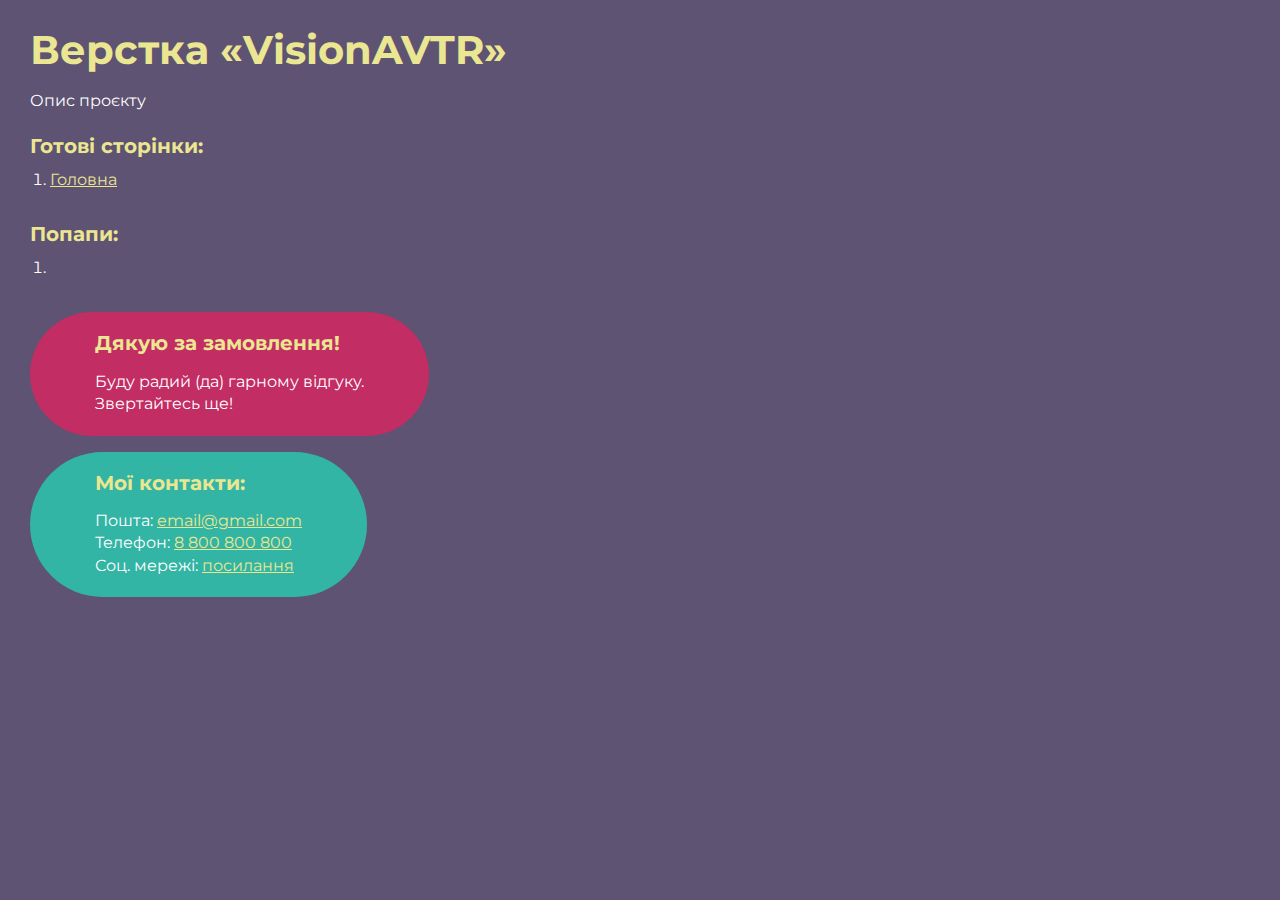
==== index.html @ 1edcafb0 "Add files via upload" ====
<!DOCTYPE html>
<html>

<head>
	<meta charset="UTF-8">
	<meta name="viewport" content="width=device-width, initial-scale=1.0">
	<title>Верстка «VisionAVTR»</title>
</head>

<body>
	<div class="rootpage">
		<h1>Верстка «VisionAVTR»</h1>
		<div class="rootpage__info">
			Опис проєкту
		</div>
		<h2>Готові сторінки:</h2>
		<ol class="rootpage__list">
			<li><a target="_blank" href="home.html">Головна</a></li>
		</ol>
		<h2>Попапи:</h2>
		<ol class="rootpage__list">
			<li><a target="_blank" href="home.html#"></a></li>
		</ol>
		<div class="rootpage__tnx">
			<h2>Дякую за замовлення!</h2>
			<p>Буду радий (да) гарному відгуку.</p>
			<p>Звертайтесь ще!</p>
		</div>
		<div class="rootpage__contacts">
			<h2>Мої контакти:</h2>
			<p>Пошта: <a href="mailto:email@gmail.com">email@gmail.com</a></p>
			<p>Телефон: <a href="tel:8800800800">8 800 800 800</a></p>
			<p>Соц. мережі: <a href="">посилання</a></p>
		</div>
	</div>
</body>
<style>
	@charset "UTF-8";
	@import url("https://fonts.googleapis.com/css?family=Montserrat:regular,700&display=swap");

	*,
	*::before,
	*::after {
		padding: 0px;
		margin: 0px;
		border: 0px;
		box-sizing: border-box;
	}

	html,
	body {
		height: 100%;
		margin: 0;
		padding: 0;
		min-width: 320px;
		width: 100%;
		color: #fff;
		background-color: #5e5373;
	}

	body {
		font-family: Montserrat;
		font-size: 100%;
		line-height: 1;
		font-size: 1rem;
	}

	a {
		text-decoration: underline;
		color: #ebe691
	}

	a:visited {
		text-decoration: underline;
		color: #aaa768;
	}

	a:hover {
		text-decoration: none;
	}

	ul li {
		list-style: none;
	}

	img {
		vertical-align: top;
	}

	.wrapper {
		width: 100%;
		min-height: 100%;
		overflow: hidden;
	}

	.rootpage {
		padding: 30px;
		display: flex;
		flex-direction: column;
		align-items: flex-start;
	}

	@media (max-width: 767px) {
		.rootpage {
			padding: 30px 15px;
		}
	}

	h1 {
		color: #ebe691;
		font-size: 2.5rem;
		margin: 0px 0px 1.25rem 0px;
	}

	@media (max-width: 767px) {
		h1 {
			font-size: 1.85rem;
			margin: 0px 0px 1.25rem 0px;
		}
	}

	h2 {
		color: #ebe691;
		font-size: 1.25rem;
		margin: 0px 0px 1rem 0px;
	}

	@media (max-width: 767px) {
		h2 {
			font-size: 1.125rem;
			margin: 0px 0px 1rem 0px;
		}
	}

	.rootpage__info {
		line-height: 140%;
		margin: 0px 0px 1.5rem 0px;
	}

	.rootpage__list {
		margin: 0px 0px 2.25rem 1.25rem;
	}

	.rootpage__list li:not(:last-child) {
		margin: 0px 0px 15px 0px;
	}

	.rootpage__contacts,
	.rootpage__tnx {
		border-radius: 200px;
		padding: 20px 65px;
		line-height: 140%;
	}

	@media (max-width: 767px) {

		.rootpage__contacts,
		.rootpage__tnx {
			border-radius: 40px;
			padding: 20px;
		}
	}

	.rootpage__contacts {
		background: #32b5a4;

	}

	.rootpage__contacts a {
		color: #ebe691;
	}

	.rootpage__tnx {
		background: #c22d63;
		margin: 0px 0px 1rem 0px;
	}
</style>

</html>
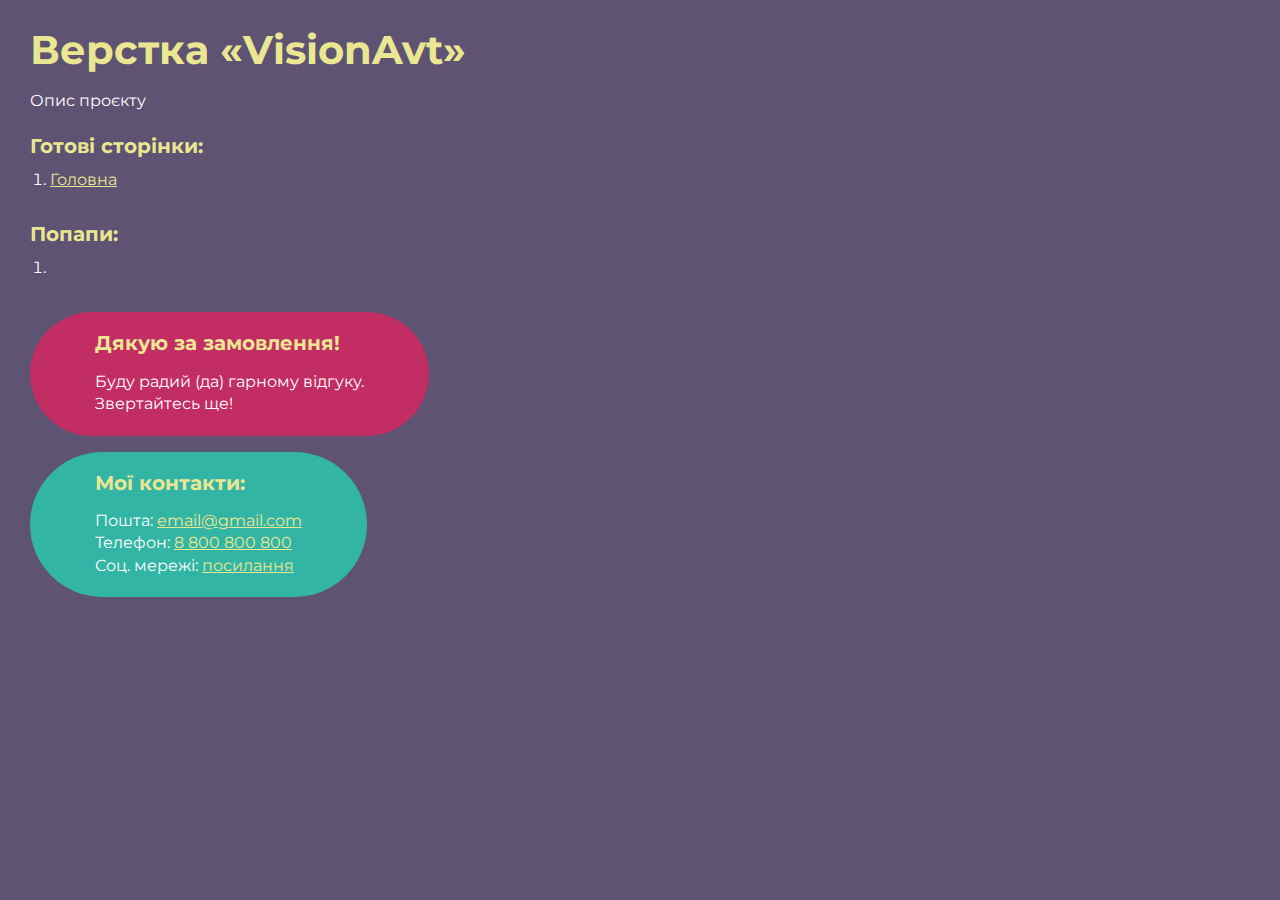
==== commit 806a7b1b: "Add files via upload" ====
--- a/index.html
+++ b/index.html
@@ -4,12 +4,12 @@
 <head>
 	<meta charset="UTF-8">
 	<meta name="viewport" content="width=device-width, initial-scale=1.0">
-	<title>Верстка «VisionAVTR»</title>
+	<title>Верстка «VisionAvt»</title>
 </head>
 
 <body>
 	<div class="rootpage">
-		<h1>Верстка «VisionAVTR»</h1>
+		<h1>Верстка «VisionAvt»</h1>
 		<div class="rootpage__info">
 			Опис проєкту
 		</div>
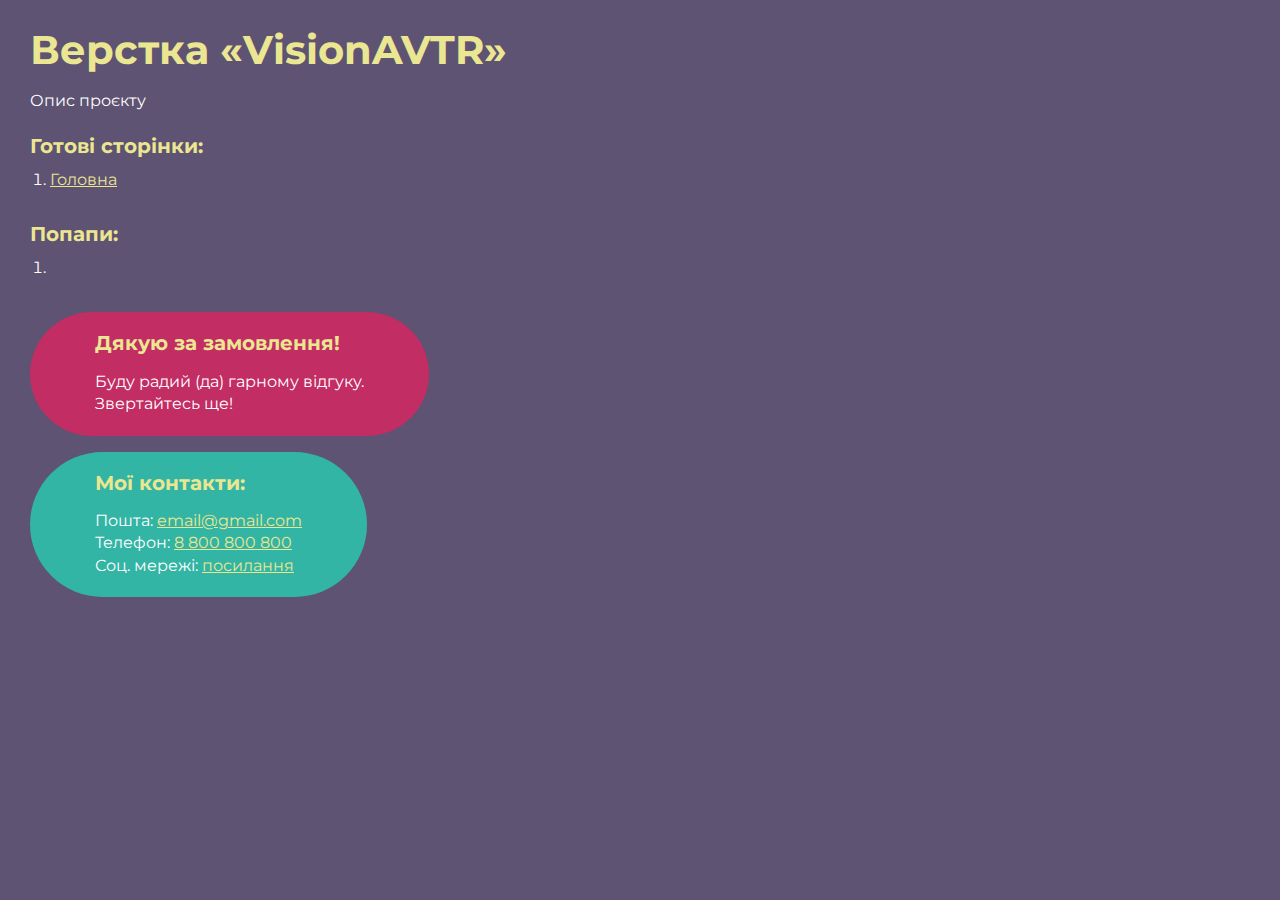
==== commit 5bbd5b38: "Add files via upload" ====
--- a/index.html
+++ b/index.html
@@ -4,12 +4,12 @@
 <head>
 	<meta charset="UTF-8">
 	<meta name="viewport" content="width=device-width, initial-scale=1.0">
-	<title>Верстка «VisionAvt»</title>
+	<title>Верстка «VisionAVTR»</title>
 </head>
 
 <body>
 	<div class="rootpage">
-		<h1>Верстка «VisionAvt»</h1>
+		<h1>Верстка «VisionAVTR»</h1>
 		<div class="rootpage__info">
 			Опис проєкту
 		</div>
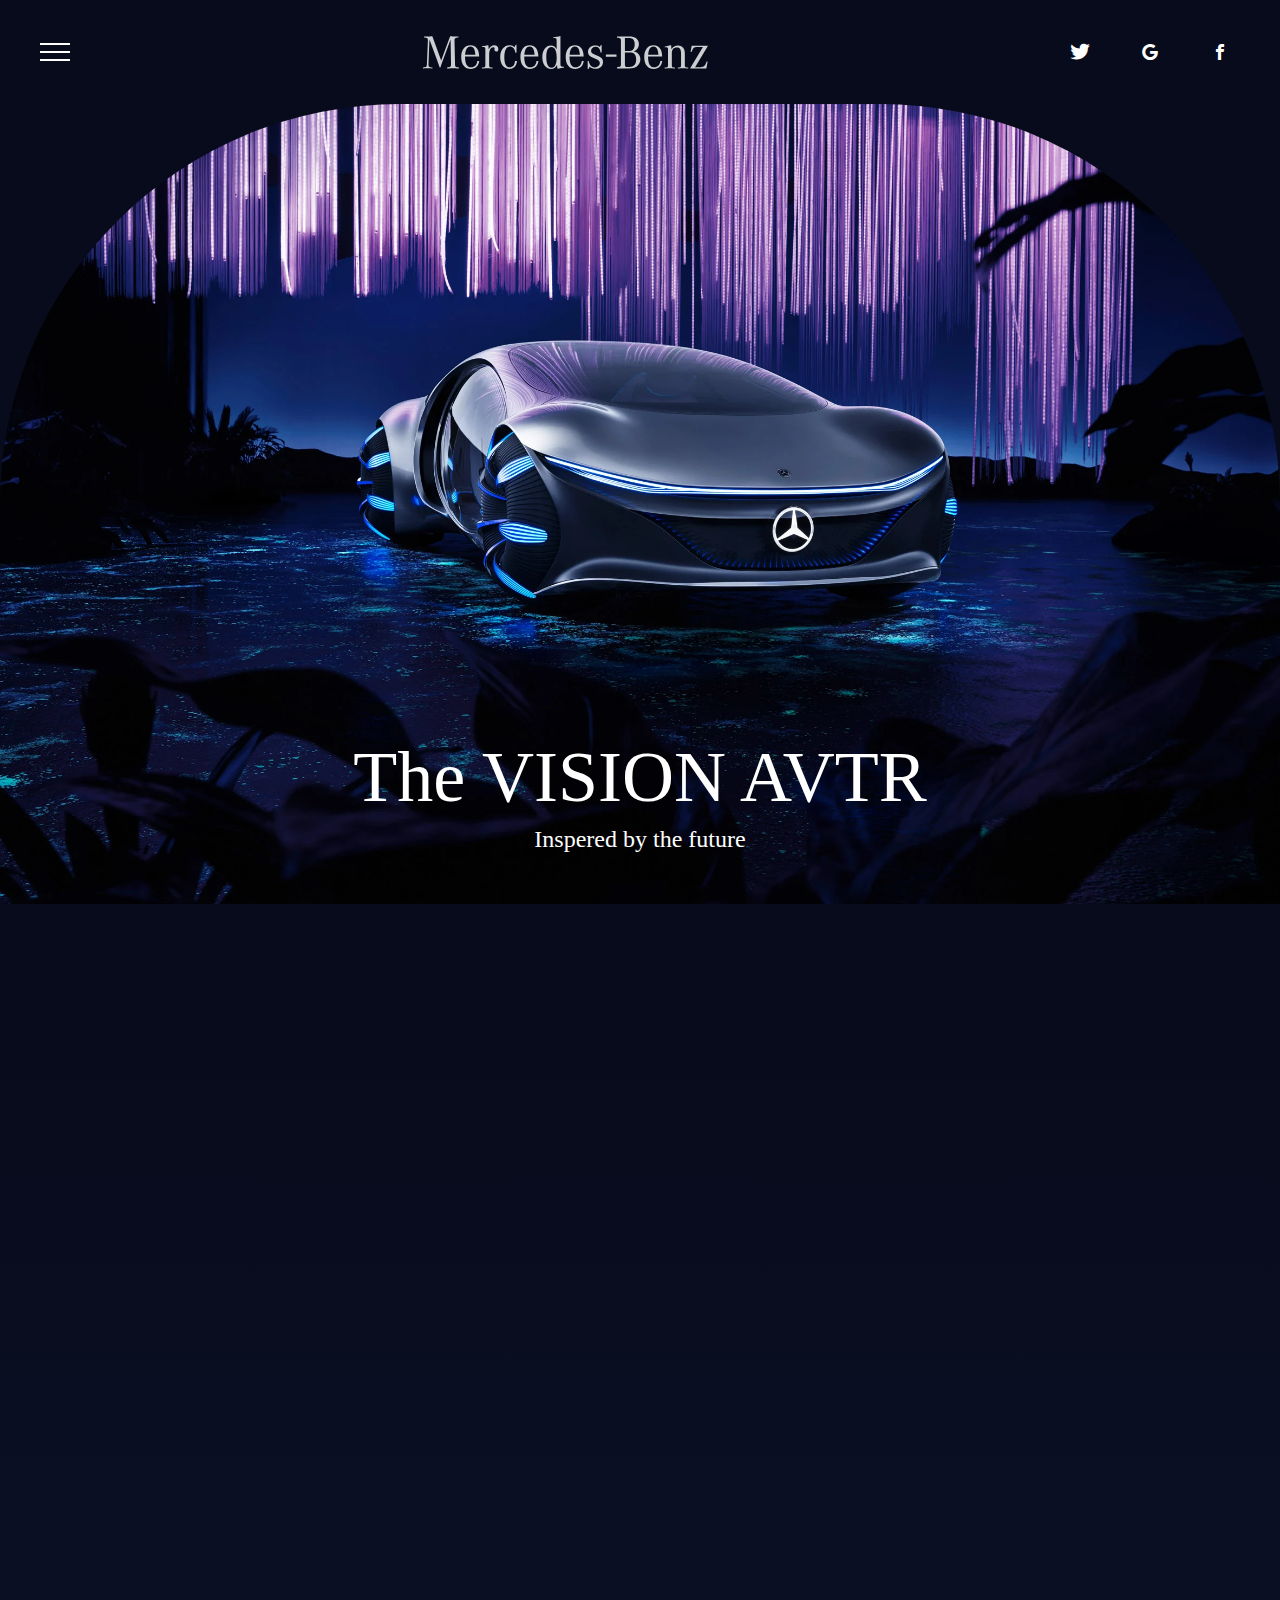
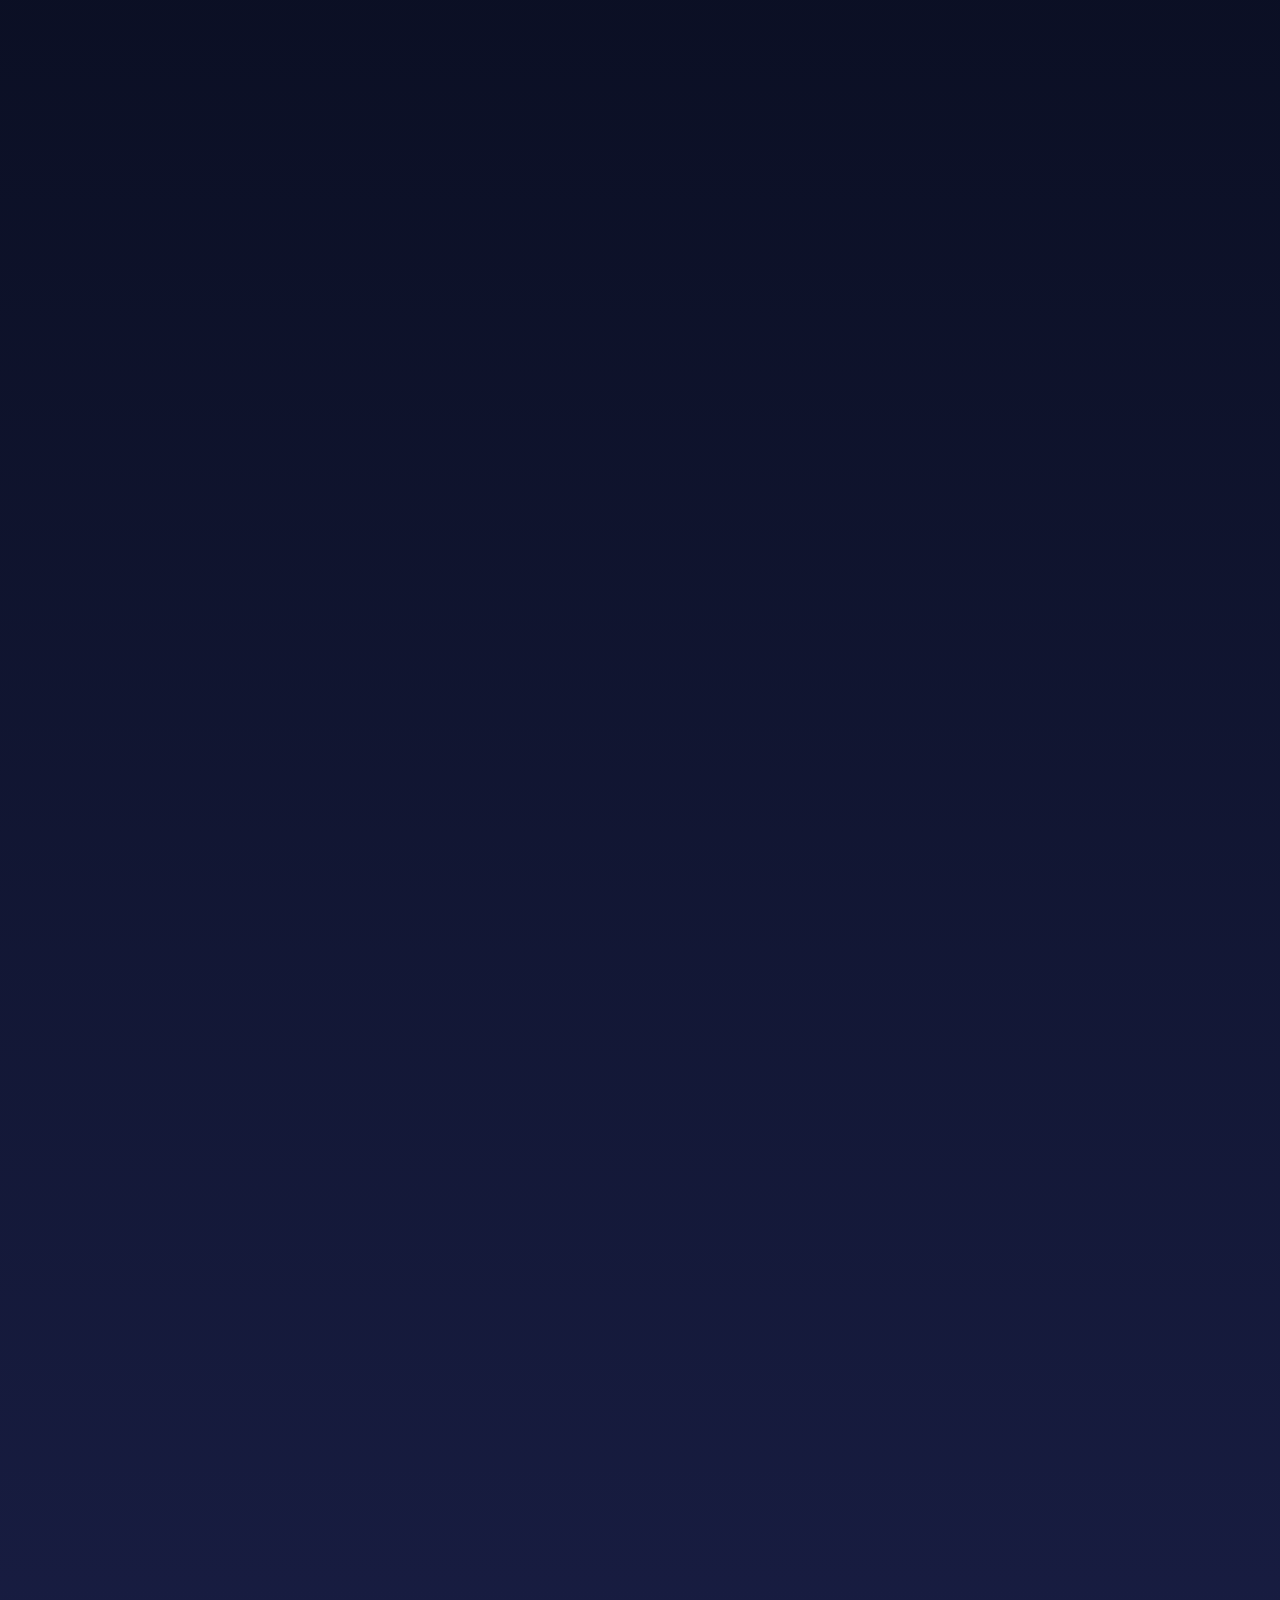
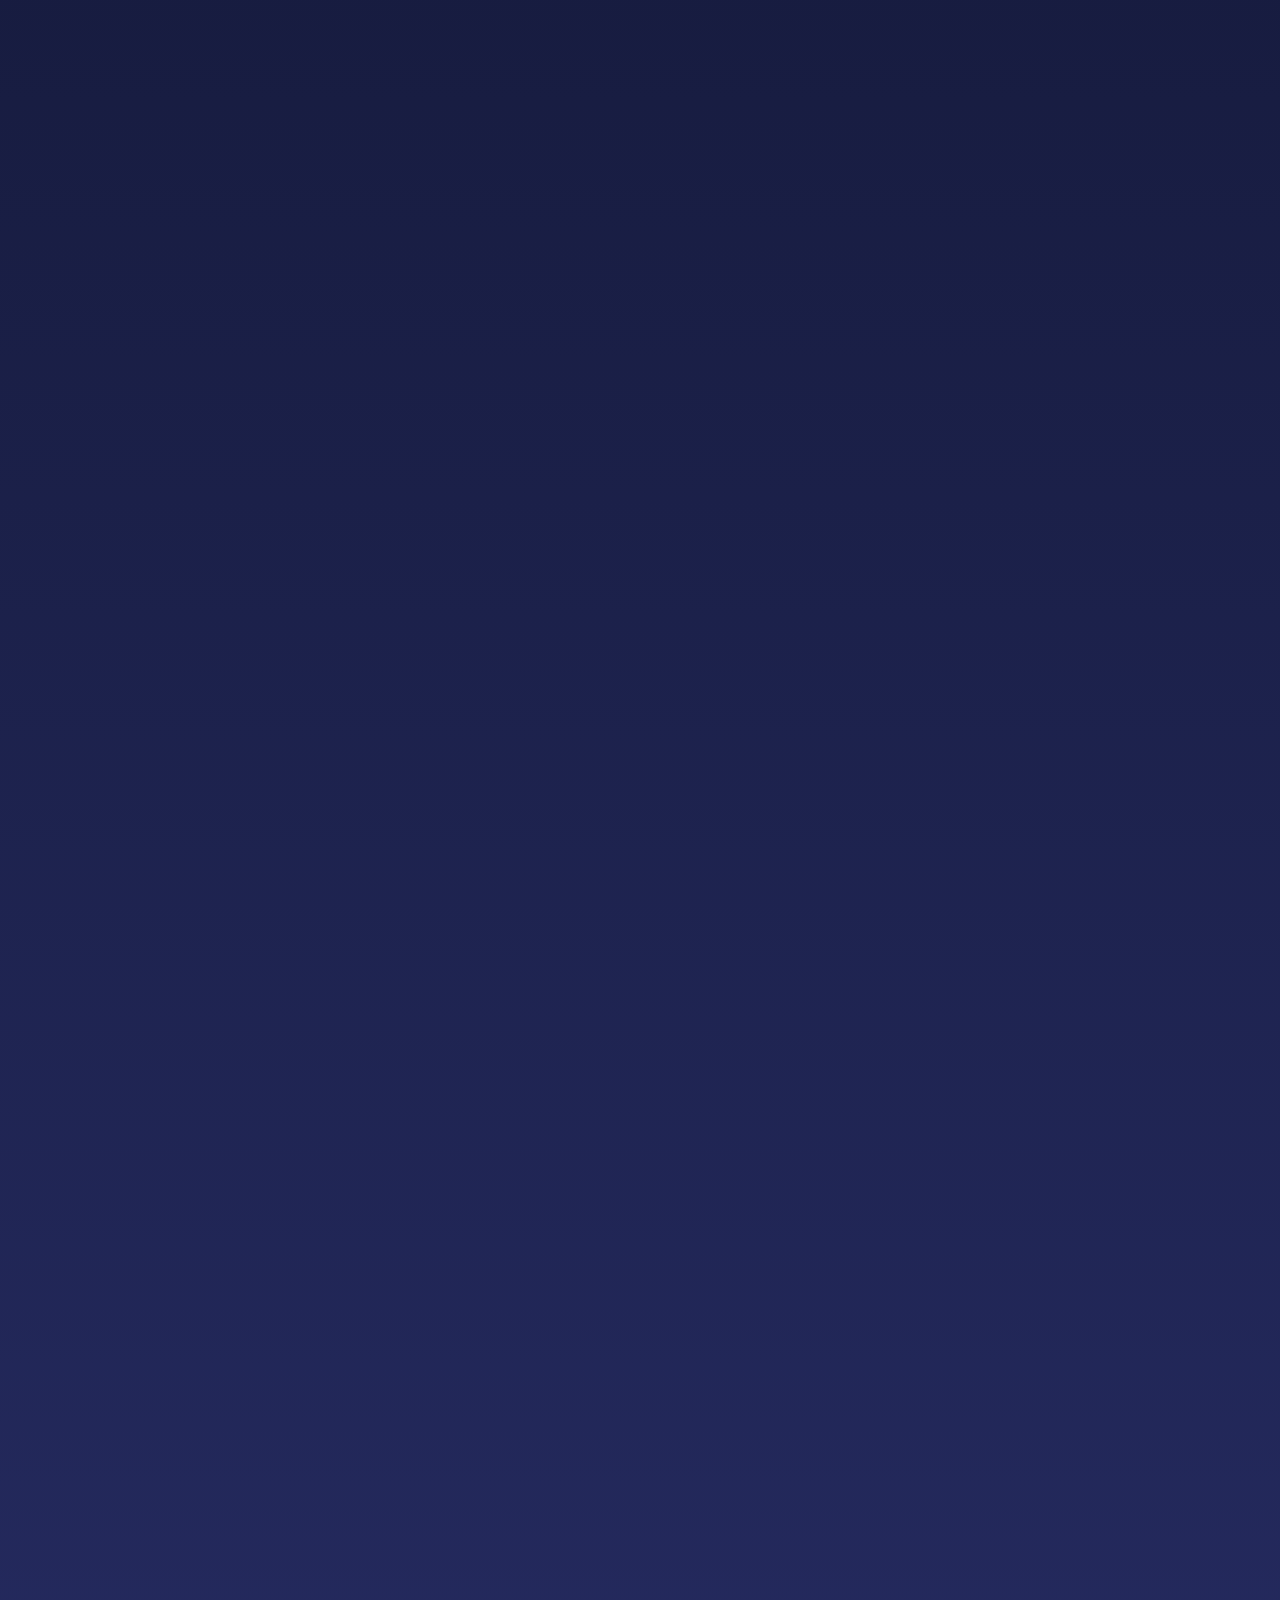
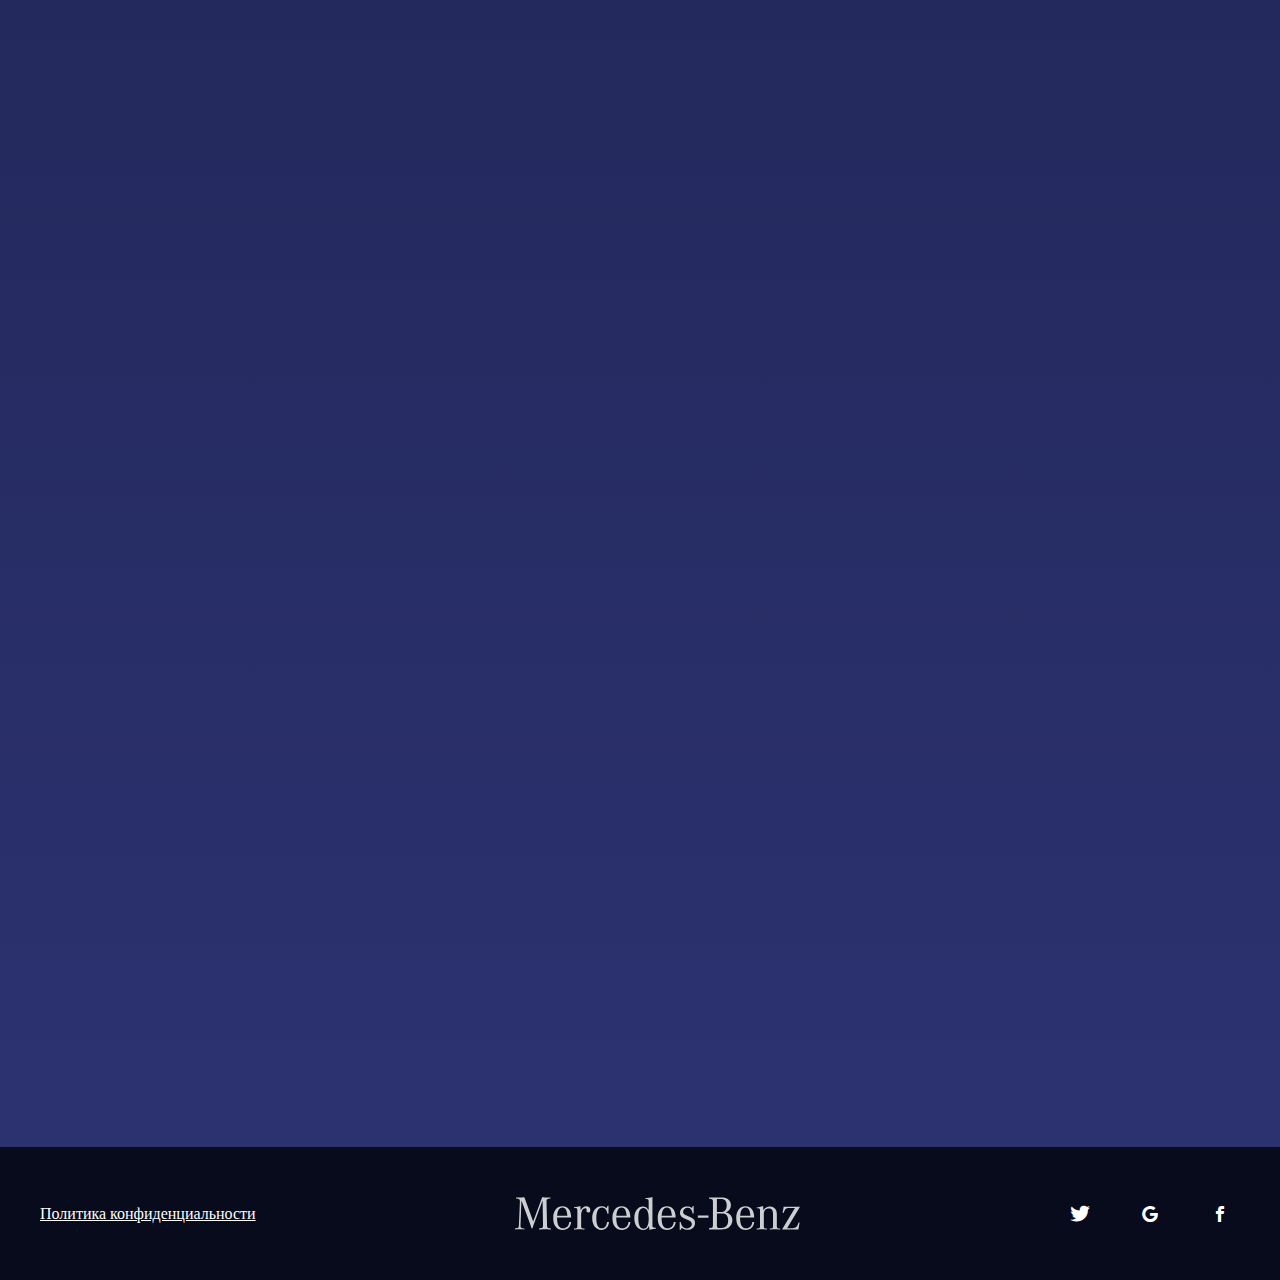
==== commit d8c75b27: "Add files via upload" ====
--- a/index.html
+++ b/index.html
@@ -1,179 +1,287 @@
 <!DOCTYPE html>
-<html>
+<html lang="en">
 
 <head>
+	<title>Vision AVTR</title>
 	<meta charset="UTF-8">
+	<meta name="format-detection" content="telephone=no">
+	<!-- <style>body{opacity: 0;}</style> -->
+	<link rel="stylesheet" href="css/style.min.css?_v=20240702215051">
+	<link rel="shortcut icon" href="favicon.ico">
+	<!-- <meta name="robots" content="noindex, nofollow"> -->
 	<meta name="viewport" content="width=device-width, initial-scale=1.0">
-	<title>Верстка «VisionAVTR»</title>
 </head>
 
 <body>
-	<div class="rootpage">
-		<h1>Верстка «VisionAVTR»</h1>
-		<div class="rootpage__info">
-			Опис проєкту
-		</div>
-		<h2>Готові сторінки:</h2>
-		<ol class="rootpage__list">
-			<li><a target="_blank" href="home.html">Головна</a></li>
-		</ol>
-		<h2>Попапи:</h2>
-		<ol class="rootpage__list">
-			<li><a target="_blank" href="home.html#"></a></li>
-		</ol>
-		<div class="rootpage__tnx">
-			<h2>Дякую за замовлення!</h2>
-			<p>Буду радий (да) гарному відгуку.</p>
-			<p>Звертайтесь ще!</p>
-		</div>
-		<div class="rootpage__contacts">
-			<h2>Мої контакти:</h2>
-			<p>Пошта: <a href="mailto:email@gmail.com">email@gmail.com</a></p>
-			<p>Телефон: <a href="tel:8800800800">8 800 800 800</a></p>
-			<p>Соц. мережі: <a href="">посилання</a></p>
+	<div class="wrapper">
+		<header data-scroll="100" data-scroll-show="1000" class="header">
+			<div class="header__container">
+				<div class="header__menu menu">
+					<button type="button" class="menu__icon icon-menu"><span></span></button>
+					<nav class="menu__body">
+						<ul class="menu__list">
+							<li class="menu__item">
+								<a data-goto=".concept" data-goto-speed="1000" data-goto-header href="#" class="menu__link">CONCEPT</a>
+							</li>
+							<li class="menu__item">
+								<a data-goto=".premier" data-goto-speed="1000" data-goto-header href="#" class="menu__link">PREMIER</a>
+							</li>
+							<li class="menu__item">
+								<a data-goto=".interior" data-goto-speed="1000" data-goto-header href="#" class="menu__link">INTERIOR & EXTERIOR</a>
+							</li>
+							<li class="menu__item">
+								<a href="#" data-goto=".footer" data-goto-speed="1000" data-goto-header class="menu__link">Footer</a>
+							</li>
+						</ul>
+					</nav>
+				</div>
+				<img src="img/logo.svg" alt="logo" class="header__logo logo">
+				<div data-da=".menu__body,767,2" class="action-social">
+					<a href="#!" class="action-social__link _icon-s-twitter"></a>
+					<a href="#!" class="action-social__link _icon-google"></a>
+					<a href="#!" class="action-social__link _icon-s-facebook"></a>
+				</div>
+			</div>
+		</header>
+		<main class="page">
+			<div class="page__hero hero">
+				<div class="hero__container">
+					<h1 class="hero__title">The VISION AVTR</h1>
+					<h4 class="hero__label">Inspered by the future</h4>
+				</div>
+				<div class="hero__image">
+					<picture><source data-srcset="img/hero/hero-bg.webp" srcset="[data-uri]" type="image/webp"><img src="[data-uri]"  data-src="img/hero/hero-bg.jpg" alt="hero-bg"></picture>
+				</div>
+			</div>
+			<div class="page__inner">
+				<section data-watch data-watch-threshold="0.65" data-watch-once class="page__concept concept">
+					<div class="concept__container">
+						<div data-watch data-watch-threshold="0.25" data-watch-once class="concept__inner">
+							<h2 data-watch data-watch-threshold="0.5" data-watch-once class="concept__title title">
+								Concept</h2>
+							<div data-watch data-watch-threshold="0.5" data-watch-once class="concept__text text">
+								<p>
+									Электромобильность в гармонии с человеком и природой. Экологичная технология
+									органических
+									аккумуляторов и продуманная операционная стратегия концепт-кара VISION AVTR.
+								</p>
+							</div>
+							<div data-watch data-watch-threshold="0.5" data-watch-once class="concept__image">
+								<picture><source data-srcset="img/concept/2.webp" srcset="[data-uri]" type="image/webp"><img src="[data-uri]"  data-src="img/concept/2.jpeg" alt="concept-image"></picture>
+							</div>
+						</div>
+					</div>
+				</section>
+				<section data-watch data-watch-threshold="0.65" data-watch-once class="page__premier premier">
+					<div class="premier__container">
+						<div data-watch data-watch-threshold="0.25" data-watch-once class="premier__content">
+							<h2 data-watch data-watch-threshold="0.5" data-watch-once class="premier__title title">
+								premier</h2>
+							<div data-watch data-watch-threshold="0.5" data-watch-once class="premier__text text">
+								<p data-watch data-watch-threshold="0.5" data-watch-once>
+									На выставке CES 2020 был представлен новый концептуальный Mercedes-Benz – VISION
+									AVTR.
+									Футуристическая концепция
+									представленного электромобиля объединяет человека, природу и автомобиль уникальным
+									образом.
+								</p>
+								<p data-watch data-watch-threshold="0.5" data-watch-once>
+									Ола Каллениус, председатель правления Daimler AG и Mercedes-Benz AG, в своем
+									выступлении
+									представил концепт-кар вместе с
+									лауреатом премии Оскар и создателем фильма Аватар, Джеймсом Кэмероном.
+								</p>
+								<p data-watch data-watch-threshold="0.5" data-watch-once>
+									Именно философия, созданная культовым режиссером в фантастическом фильме, стала
+									основой
+									создания VISION AVTR.
+								</p>
+							</div>
+							<div data-watch data-watch-threshold="0.5" data-watch-once class="premier__image">
+								<picture><source data-srcset="img/premier/3.webp" srcset="[data-uri]" type="image/webp"><img src="[data-uri]"  data-src="img/premier/3.webp" alt="image-content"></picture>
+							</div>
+							<button data-watch data-watch-threshold="0.5" data-watch-once class="premier__button button button--more">More</button>
+						</div>
+						<div data-watch data-watch-threshold="0.25" data-watch-once class="premier__info-block info-block">
+							<div data-watch data-watch-threshold="0.5" data-watch-once class="info-block__image">
+								<picture><source data-srcset="img/premier/4.webp" srcset="[data-uri]" type="image/webp"><img src="[data-uri]"  data-src="img/premier/4.jpeg" alt="info-block__image"></picture>
+							</div>
+							<div data-watch data-watch-threshold="0.5" data-watch-once class="info-block__text text">
+								<p>
+									«Mercedes-Benz всегда был одним из самых технологичных премиальных брендов. Теперь
+									пришло время объединить роскошь и
+									экологичность. Ведь только так мы сможем соответствовать стандартам будущего».
+								</p>
+							</div>
+						</div>
+					</div>
+				</section>
+				<div data-watch data-watch-threshold="0.65" data-watch-once class="page__video video">
+					<div data-watch data-watch-threshold="0.25" data-watch-once class="video__container">
+						<div data-watch data-watch-threshold="0.5" data-watch-once class="video__image">
+							<picture><source data-srcset="img/video/5.webp" srcset="[data-uri]" type="image/webp"><img src="[data-uri]"  data-src="img/video/5.jpeg" alt="image-video"></picture>
+						</div>
+						<button data-watch data-watch-threshold="0.5" data-watch-once type="button" data-popup="#video" data-popup-youtube="ekgUjyWe1Yc" class="video__button button button--play _icon-play">
+							Play Video
+						</button>
+					</div>
+				</div>
+				<section data-watch data-watch-threshold="0.65" data-watch-once class="page__interior interior">
+					<div class="interior__container">
+						<div data-watch data-watch-threshold="0.25" data-watch-once class="interior__text text">
+							<h2 data-watch data-watch-threshold="0.5" data-watch-once class="interior__title title">
+								INTERIOR & EXTERIOR</h2>
+							<p data-watch data-watch-threshold="0.5" data-watch-once>
+								Дизайн VISION AVTR – воплощение экологичности
+							</p>
+							<p data-watch data-watch-threshold="0.5" data-watch-once>
+								Новаторская концепция VISION AVTR сочетает в себе экологичное взаимодействие дизайна
+								интерьера, экстерьера и UX. Весь
+								процесс проектирования был ориентирован на конкретный результат – неповторимый опыт
+								взаимодействия и восприятия
+								концепт-кара водителем и пассажирами. Речь шла о создании уникального пространства, в
+								котором пассажиры имеют
+								биометрическую связь друг с другом, с транспортным средством и окружающим миром.
+							</p>
+							<p data-watch data-watch-threshold="0.5" data-watch-once>
+								Боковое внешнее отверстие проходит через внутреннюю часть и создаёт бесконечную петлю,
+								прототипом которой стала
+								священная ​​связь между народом На'ви в фильме Аватар и их естественной средой обитания.
+							</p>
+							<p data-watch data-watch-threshold="0.5" data-watch-once>
+								Также, благодаря удлиненному дизайну «One Bow» и органической философии дизайна, VISION
+								AVTR
+								демонстрирует радикально
+								новый этап автомобилестроения. Таким образом, пройдя путь от концепции осознанности до
+								уникального слияния человека и
+								автомобиля, инженерам Mercedes-Benz удалось создать концептуальный электромобиль VISION
+								AVTR.
+							</p>
+						</div>
+						<div data-watch data-watch-threshold="0.25" data-watch-once class="interior__block">
+							<div data-watch data-watch-threshold="0.5" data-watch-once class="interior__image">
+								<picture><source data-srcset="img/interior&exterior/6.webp" srcset="[data-uri]" type="image/webp"><img src="[data-uri]"  data-src="img/interior&exterior/6.webp" alt="image-6"></picture>
+							</div>
+							<div data-watch data-watch-threshold="0.25" data-watch-once class="interior__content-block content-block">
+								<div data-watch data-watch-threshold="0.5" data-watch-once class="content-block__text text">
+									<p>
+										Лаконичным продолжением внешнего минималистичного дизайна являются передние
+										сиденья,
+										выполненные в очень органичной
+										форме, которая напоминает лиственные гамаки с планеты Пандора. Центральная
+										консоль
+										символизирует Древо Душ, самое
+										священное место На'ви. Блок управления – интуитивно понятным и невероятно
+										функциональным.
+									</p>
+								</div>
+								<div data-watch data-watch-threshold="0.5" data-watch-once class="content-block__image">
+									<picture><source data-srcset="img/interior&exterior/7.webp" srcset="[data-uri]" type="image/webp"><img src="[data-uri]"  data-src="img/interior&exterior/7.jpg" alt="image-7"></picture>
+								</div>
+							</div>
+
+						</div>
+					</div>
+					<!-- Оболонка слайдера -->
+					<div data-watch data-watch-threshold="0.65" data-watch-once class="interior__slider swiper">
+						<!-- Частина слайдера, що рухається -->
+						<div class="interior__wrapper swiper-wrapper">
+							<!-- Слайд -->
+							<div class="interior__slide swiper-slide">
+								<picture><source data-srcset="img/slider/slide-1.webp" srcset="[data-uri]" type="image/webp"><img src="[data-uri]"  data-src="img/slider/slide-1.jpeg" alt="slide-1"></picture>
+							</div>
+							<div class="interior__slide swiper-slide">
+								<picture><source data-srcset="img/slider/slide-2.webp" srcset="[data-uri]" type="image/webp"><img src="[data-uri]"  data-src="img/slider/slide-2.jpg" alt="slide-2"></picture>
+							</div>
+							<div class="interior__slide swiper-slide">
+								<picture><source data-srcset="img/slider/slide-3.webp" srcset="[data-uri]" type="image/webp"><img src="[data-uri]"  data-src="img/slider/slide-3.webp" alt="slide-3"></picture>
+							</div>
+							<div class="interior__slide swiper-slide">
+								<picture><source data-srcset="img/slider/slide-4.webp" srcset="[data-uri]" type="image/webp"><img src="[data-uri]"  data-src="img/slider/slide-4.jpeg" alt="slide-4"></picture>
+							</div>
+							<div class="interior__slide swiper-slide">
+								<picture><source data-srcset="img/slider/slide-2.webp" srcset="[data-uri]" type="image/webp"><img src="[data-uri]"  data-src="img/slider/slide-2.jpg" alt="slide-5"></picture>
+							</div>
+							<div class="interior__slide swiper-slide">
+								<picture><source data-srcset="img/slider/slide-3.webp" srcset="[data-uri]" type="image/webp"><img src="[data-uri]"  data-src="img/slider/slide-3.webp" alt="slide-6"></picture>
+							</div>
+							<div class="interior__slide swiper-slide">
+								<picture><source data-srcset="img/slider/slide-4.webp" srcset="[data-uri]" type="image/webp"><img src="[data-uri]"  data-src="img/slider/slide-4.jpeg" alt="slide-7"></picture>
+							</div>
+						</div>
+						<!-- Якщо потрібна навігація (ліворуч/праворуч) -->
+						<div class="swiper-button">
+							<button type="button" class="swiper-button-prev _icon-arrow-left"></button>
+							<button type="button" class="swiper-button-next _icon-arrow-right"></button>
+						</div>
+					</div>
+				</section>
+				<div data-watch data-watch-threshold="0.65" data-watch-once class="page__text-content text-content">
+					<div class="text-content__container">
+						<div data-watch data-watch-threshold="0.25" data-watch-once class="text-content__text text">
+							<p data-watch data-watch-threshold="0.5" data-watch-once>
+								Кроме того, центр управления располагается таким образом, что является легко доступным
+								как
+								для водителя, так и для
+								пассажира, а также и для пассажиров сзади.
+							</p>
+							<p data-watch data-watch-threshold="0.5" data-watch-once>
+								Таким образом, VISION AVTR устанавливает тесную биометрическую связь с водителем и
+								помогает
+								повысить осведомленность об
+								окружающей ситуации.
+							</p>
+						</div>
+						<div data-watch data-watch-threshold="0.25" data-watch-once class="text-content__text text">
+							<p data-watch data-watch-threshold="0.5" data-watch-once>
+								Задняя часть сидений и внутренняя отделка крыши, выполнены из специальной ткани, которая
+								меняет цвет. В зависимости от
+								освещения текстиль может быть темно-синего или нежного светло-синего цвета.
+							</p>
+							<p data-watch data-watch-threshold="0.5" data-watch-once>
+								Но кроме этого, экологичность салона электромобиля повышена с помощью вегетарианской
+								кожи
+								DINAMICA® – первой и
+								единственной микрофиброй, которая гарантирует экологическую эффективность на протяжении
+								всего производственного цикла.
+							</p>
+							<p data-watch data-watch-threshold="0.5" data-watch-once>
+								DINAMICA® является переработанным материалом из старой одежды, тканей и пластиковых
+								бутылок
+								из ПЭТФ.
+							</p>
+						</div>
+					</div>
+				</div>
+				<div data-watch data-watch-threshold="0.5" data-watch-once class="page__picture picture">
+					<picture><source data-srcset="img/picture-none-radius.webp" srcset="[data-uri]" type="image/webp"><img src="[data-uri]"  data-src="img/picture-none-radius.jpg" alt=""></picture>
+				</div>
+			</div>
+		</main>
+		<footer class="footer">
+			<div class="footer__container">
+				<a href="#!" class="footer__policy">
+					Политика конфиденциальности
+				</a>
+				<a data-goto=".header" data-goto-speed="1000" href="#!" class="footer__logo logo"><img src="img/logo.svg" alt="logo"></a>
+				<div class="action-social">
+					<a href="#!" class="action-social__link _icon-s-twitter"></a>
+					<a href="#!" class="action-social__link _icon-google"></a>
+					<a href="#!" class="action-social__link _icon-s-facebook"></a>
+				</div>
+			</div>
+		</footer>
+	</div>
+	<div id="video" aria-hidden="true" class="popup">
+		<div class="popup__wrapper">
+			<div class="popup__content">
+				<button data-close type="button" class="popup__close">Закрити</button>
+				<div data-popup-youtube-place class="popup__text">
+				</div>
+			</div>
 		</div>
 	</div>
+	<script src="js/app.min.js?_v=20240702215051"></script>
 </body>
-<style>
-	@charset "UTF-8";
-	@import url("https://fonts.googleapis.com/css?family=Montserrat:regular,700&display=swap");
-
-	*,
-	*::before,
-	*::after {
-		padding: 0px;
-		margin: 0px;
-		border: 0px;
-		box-sizing: border-box;
-	}
-
-	html,
-	body {
-		height: 100%;
-		margin: 0;
-		padding: 0;
-		min-width: 320px;
-		width: 100%;
-		color: #fff;
-		background-color: #5e5373;
-	}
-
-	body {
-		font-family: Montserrat;
-		font-size: 100%;
-		line-height: 1;
-		font-size: 1rem;
-	}
-
-	a {
-		text-decoration: underline;
-		color: #ebe691
-	}
-
-	a:visited {
-		text-decoration: underline;
-		color: #aaa768;
-	}
-
-	a:hover {
-		text-decoration: none;
-	}
-
-	ul li {
-		list-style: none;
-	}
-
-	img {
-		vertical-align: top;
-	}
-
-	.wrapper {
-		width: 100%;
-		min-height: 100%;
-		overflow: hidden;
-	}
-
-	.rootpage {
-		padding: 30px;
-		display: flex;
-		flex-direction: column;
-		align-items: flex-start;
-	}
-
-	@media (max-width: 767px) {
-		.rootpage {
-			padding: 30px 15px;
-		}
-	}
-
-	h1 {
-		color: #ebe691;
-		font-size: 2.5rem;
-		margin: 0px 0px 1.25rem 0px;
-	}
-
-	@media (max-width: 767px) {
-		h1 {
-			font-size: 1.85rem;
-			margin: 0px 0px 1.25rem 0px;
-		}
-	}
-
-	h2 {
-		color: #ebe691;
-		font-size: 1.25rem;
-		margin: 0px 0px 1rem 0px;
-	}
-
-	@media (max-width: 767px) {
-		h2 {
-			font-size: 1.125rem;
-			margin: 0px 0px 1rem 0px;
-		}
-	}
-
-	.rootpage__info {
-		line-height: 140%;
-		margin: 0px 0px 1.5rem 0px;
-	}
-
-	.rootpage__list {
-		margin: 0px 0px 2.25rem 1.25rem;
-	}
-
-	.rootpage__list li:not(:last-child) {
-		margin: 0px 0px 15px 0px;
-	}
-
-	.rootpage__contacts,
-	.rootpage__tnx {
-		border-radius: 200px;
-		padding: 20px 65px;
-		line-height: 140%;
-	}
-
-	@media (max-width: 767px) {
-
-		.rootpage__contacts,
-		.rootpage__tnx {
-			border-radius: 40px;
-			padding: 20px;
-		}
-	}
-
-	.rootpage__contacts {
-		background: #32b5a4;
-
-	}
-
-	.rootpage__contacts a {
-		color: #ebe691;
-	}
-
-	.rootpage__tnx {
-		background: #c22d63;
-		margin: 0px 0px 1rem 0px;
-	}
-</style>
 
 </html>--- a/css/style.min.css
+++ b/css/style.min.css
@@ -0,0 +1 @@
+@charset "UTF-8";@import url(https://fonts.googleapis.com/css?family=Roboto+Condensed:regular,700&display=swap);@font-face{font-family:icons;font-display:swap;src:url(../fonts/icons.woff2) format("woff2"),url(../fonts/icons.woff) format("woff");font-weight:400;font-style:normal}[class*=_icon-]:before{font-family:icons;font-style:normal;font-weight:400;font-variant:normal;text-transform:none;line-height:1;-webkit-font-smoothing:antialiased;-moz-osx-font-smoothing:grayscale}[class*=_icon-]:before{display:block}._icon-arrow-right:before{content:"\e904"}._icon-arrow-left:before{content:"\e905"}._icon-s-twitter:before{content:"\e900"}._icon-s-facebook:before{content:"\e903"}._icon-google:before{content:"\e902"}._icon-play:before{content:"\e901"}*{padding:0;margin:0;border:0}*,*::after,*::before{box-sizing:border-box}*::after,*::before{display:inline-block}body,html{height:100%;min-width:320px}body{color:#fff;line-height:1;font-family:RobotoCondensed;font-size:1rem;-ms-text-size-adjust:100%;-moz-text-size-adjust:100%;-webkit-text-size-adjust:100%;-webkit-font-smoothing:antialiased;-moz-osx-font-smoothing:grayscale}button,input,textarea{font-family:RobotoCondensed;font-size:inherit;line-height:inherit;color:inherit;background-color:transparent}input,textarea{width:100%}button,option,select{cursor:pointer}a{display:inline-block;color:inherit;text-decoration:none}ul li{list-style:none}img{vertical-align:top}h1,h2,h3,h4,h5,h6{font-weight:inherit;font-size:inherit}.lock body{overflow:hidden;touch-action:none;-ms-scroll-chaining:none;overscroll-behavior:none}.wrapper{min-height:100%;display:flex;flex-direction:column;overflow:hidden}@supports (overflow:clip){.wrapper{overflow:clip}}.wrapper > main{flex:1 1 auto}.wrapper > *{min-width:0}[class*=__container]{max-width:76.875rem;margin:0 auto;padding:0 .9375rem}.menu__body{position:fixed;width:100%;height:100%;left:-100%;top:0;overflow:auto;padding:7.5rem .9375rem .9375rem;background-color:#070b1b;transition:left .3s}.menu__body::before{content:"";position:fixed;width:100%;left:-100%;top:0;transition:left .3s;z-index:2;border-bottom:.0625rem solid #fff}.menu-open .menu__body{left:0}.menu-open .menu__body::before{left:0}.menu__list{display:flex;flex-direction:column;row-gap:1.25rem}.menu__link{transition:all .3s ease-in-out;text-transform:uppercase;font-size:1.375rem;line-height:1.2;color:#e805ed}.icon-menu{display:block;position:relative;width:1.875rem;height:1.125rem;z-index:5}.icon-menu span,.icon-menu::after,.icon-menu::before{content:"";transition:all .3s ease 0s;right:0;position:absolute;width:100%;height:.125rem;background-color:#fff}.icon-menu::before{top:0}.icon-menu::after{bottom:0}.icon-menu span{top:calc(50% - .0625rem)}.menu-open .icon-menu span{width:0}.menu-open .icon-menu::before{top:calc(50% - .0625rem);-webkit-transform:rotate(-45deg);transform:rotate(-45deg)}.menu-open .icon-menu::after{bottom:calc(50% - .0625rem);-webkit-transform:rotate(45deg);transform:rotate(45deg)}body::after{content:"";background-color:rgba(0,0,0,.5);position:fixed;width:100%;height:100%;top:0;left:0;opacity:0;transition:opacity .8s ease 0s;pointer-events:none;z-index:149}.popup-show body::after{opacity:1}.popup{position:fixed;top:0;left:0;bottom:0;right:0;padding:30px 10px;transition:visibility .8s ease 0s;visibility:hidden;pointer-events:none}.popup_show{z-index:150;visibility:visible;overflow:auto;pointer-events:auto}.popup_show .popup__content{visibility:visible;-webkit-transform:scale(1);transform:scale(1);background:#070b1b linear-gradient(180deg,#070b1b 0,#2c3270 100%);display:flex;flex-direction:column;row-gap:1.5625rem}.popup__wrapper{display:flex;flex-direction:column;align-items:center;min-height:100%;flex:1 1 auto;width:100%;display:flex;justify-content:center}.popup__content{visibility:hidden;-webkit-transform:scale(0);transform:scale(0);transition:-webkit-transform .3s ease 0s;transition:transform .3s ease 0s;transition:transform .3s ease 0s,-webkit-transform .3s ease 0s;background-color:#eee;padding:20px;width:100%;max-width:900px;border-radius:20px}.lock .popup__content{visibility:visible}.popup_show .popup__close{color:#e805ed;font-size:1.5rem;font-weight:700;text-align:right}.popup__text iframe{width:100%;min-height:25rem}.ibg{width:100%;height:100%;-o-object-fit:cover;object-fit:cover}.ibg--top{-o-object-position:top;object-position:top}.ibg--bottom{-o-object-position:bottom;object-position:bottom}.ibg--left{-o-object-position:left;object-position:left}.ibg--right{-o-object-position:right;object-position:right}.ibg--contain{-o-object-fit:contain;object-fit:contain}.loaded body::-webkit-scrollbar{display:none}.title{font-family:"Corporate A";font-size:1.125rem;line-height:1.2;text-transform:uppercase;color:#e805ed}.text{line-height:1.2}.text p:not(:last-child){margin-bottom:1.25rem}.button{border:.0625rem solid #e805ed;display:flex;justify-content:center;align-items:center;gap:.75rem;color:#e805ed;transition:all .3s ease-in-out;width:100%;font-weight:700;font-size:1.125rem;font-family:"Corporate A";line-height:1.2;padding:.8125rem}.button--play{cursor:pointer}.button--play::before{transition:all .3s ease-in-out;font-size:1.3125rem;color:#e805ed}.action-social{display:flex;align-items:center;flex-wrap:wrap;z-index:2;row-gap:.3125rem}.action-social__link{width:2.5rem;height:2.5rem;border-radius:50%;display:flex;justify-content:center;align-items:center;background-color:transparent;transition:all .3s ease-in-out}.action-social__link:first-child::before{font-size:1.625rem}.header{position:sticky;top:0;left:0;width:100%;z-index:50;background-color:#070b1b}.header._header-scroll{top:-100%;opacity:0;transition:opacity .4s ease-in,top .6s ease-in-out}.header._header-show{transition:opacity .4s ease-in,top .6s ease-in-out;top:0;opacity:1}.header__container{display:flex;justify-content:space-between;align-items:center;-webkit-column-gap:1.25rem;-moz-column-gap:1.25rem;column-gap:1.25rem}.header__logo{position:relative;z-index:2;aspect-ratio:285/33;-o-object-fit:cover;object-fit:cover}.footer{background-color:#070b1b}.footer__container{display:flex;justify-content:space-between;align-items:center;-webkit-column-gap:1.5625rem;-moz-column-gap:1.5625rem;column-gap:1.5625rem;flex-wrap:wrap;row-gap:1.875rem}.footer__policy{line-height:1.2;text-decoration:underline;transition:all .3s ease-in-out}.footer__logo img{aspect-ratio:285/33;-o-object-fit:cover;object-fit:cover}.page__inner{background:#070b1b linear-gradient(180deg,#070b1b 0,#2c3270 100%)}.concept__inner{display:flex;flex-direction:column;row-gap:1.5625rem}.concept__image,.concept__text,.concept__title{opacity:0;-webkit-transform:translateY(.125rem);transform:translateY(.125rem)}.concept__image._watcher-view,.concept__text._watcher-view,.concept__title._watcher-view{opacity:1;-webkit-transform:translateY(0);transform:translateY(0);transition:.4s opacity,transform .4s,-webkit-transform .4s}.concept__image img{aspect-ratio:870/500;-o-object-fit:cover;object-fit:cover;width:100%}.premier__container{display:flex}.premier__content > *{margin-bottom:1.5625rem}.premier__content > *:last-child{margin-bottom:0}.premier__image img{aspect-ratio:570/400;-o-object-fit:cover;object-fit:cover;width:100%}.premier__button,.premier__image,.premier__text,.premier__text p,.premier__title{opacity:0;-webkit-transform:translateY(.125rem);transform:translateY(.125rem)}.premier__button._watcher-view,.premier__image._watcher-view,.premier__text p._watcher-view,.premier__text._watcher-view,.premier__title._watcher-view{opacity:1;-webkit-transform:translateY(0);transform:translateY(0);transition:.4s opacity,transform .4s,-webkit-transform .4s}.info-block > *{margin-bottom:1.5625rem}.info-block > *:last-child{margin-bottom:0}.info-block__image img{aspect-ratio:570/664;-o-object-fit:cover;object-fit:cover;width:100%;border-radius:var(--border-tl) 0 0 0}.info-block__image,.info-block__text{opacity:0;-webkit-transform:translateY(.125rem);transform:translateY(.125rem)}.info-block__image._watcher-view,.info-block__text._watcher-view{opacity:1;-webkit-transform:translateY(0);transform:translateY(0);transition:.4s opacity,transform .4s,-webkit-transform .4s}.video__container > *{margin-bottom:1.5625rem}.video__container > *:last-child{margin-bottom:0}.video__image img{aspect-ratio:1200/600;-o-object-fit:cover;object-fit:cover;width:100%;border-radius:var(--border-tl) 0 0 0}.video__button,.video__image{opacity:0;-webkit-transform:translateY(.125rem);transform:translateY(.125rem)}.video__button._watcher-view,.video__image._watcher-view{opacity:1;-webkit-transform:translateY(0);transform:translateY(0);transition:.4s opacity,transform .4s,-webkit-transform .4s}.interior__container{display:flex}.interior__title:not(:last-child){margin-bottom:1.5625rem}.interior__text,.interior__text p,.interior__title{opacity:0;-webkit-transform:translateY(.125rem);transform:translateY(.125rem)}.interior__text p._watcher-view,.interior__text._watcher-view,.interior__title._watcher-view{opacity:1;-webkit-transform:translateY(0);transform:translateY(0);transition:.4s opacity,transform .4s,-webkit-transform .4s}.interior__image{opacity:0;-webkit-transform:translateY(.125rem);transform:translateY(.125rem)}.interior__image._watcher-view{opacity:1;-webkit-transform:translateY(0);transform:translateY(0);transition:.4s opacity,transform .4s,-webkit-transform .4s}.interior__image img{aspect-ratio:900/450;-o-object-fit:cover;object-fit:cover;width:100%}.interior__slider{opacity:0;-webkit-transform:translateY(.125rem);transform:translateY(.125rem)}.interior__slider._watcher-view{opacity:1;-webkit-transform:translateY(0);transform:translateY(0);transition:.4s opacity,transform .4s,-webkit-transform .4s}.interior__slide{max-width:28.125rem}.interior__slide img{aspect-ratio:450/280;-o-object-fit:cover;object-fit:cover;width:100%}.content-block{display:flex}.content-block__text{opacity:0;-webkit-transform:translateY(.125rem);transform:translateY(.125rem)}.content-block__text._watcher-view{opacity:1;-webkit-transform:translateY(0);transform:translateY(0);transition:.4s opacity,transform .4s,-webkit-transform .4s}.content-block__image{opacity:0;-webkit-transform:translateY(.125rem);transform:translateY(.125rem)}.content-block__image._watcher-view{opacity:1;-webkit-transform:translateY(0);transform:translateY(0);transition:.4s opacity,transform .4s,-webkit-transform .4s}.content-block__image img{aspect-ratio:330/205;-o-object-fit:cover;object-fit:cover;width:100%;border-radius:var(--border-tl) 0 var(--border-tr) 0}.swiper-button{display:none}.swiper-button-next::before,.swiper-button-prev::before{color:#e805ed;font-size:.490625rem;transition:all .3s ease-in-out}.picture img{aspect-ratio:1920/900;-o-object-fit:cover;object-fit:cover;width:100%;border-radius:var(--border-tl) var(--border-tr) 0 0}.text-content__container{display:flex;justify-content:center;align-items:flex-start;flex-wrap:wrap;row-gap:1.5625rem}.text-content__text,.text-content__text p{opacity:0;-webkit-transform:translateY(.125rem);transform:translateY(.125rem)}.text-content__text p._watcher-view,.text-content__text._watcher-view{opacity:1;-webkit-transform:translateY(0);transform:translateY(0);transition:.4s opacity,transform .4s,-webkit-transform .4s}.hero{position:relative;background-color:#070b1b}.hero__image{position:absolute;top:0;left:0;aspect-ratio:1920/800;width:100%;height:100%}.hero img{width:100%;-o-object-fit:cover;object-fit:cover;border-radius:var(--border-tl) var(--border-tr) 0 0}.hero__container{display:flex;flex-direction:column;justify-content:flex-end;text-align:center;gap:.3125rem;position:relative;z-index:2}.hero__title{font-family:"Corporate A";line-height:1.2}.hero__label{font-size:1.5rem;line-height:1.2}.swiper{overflow:hidden;display:flex;flex-direction:column;row-gap:25px}.swiper-initialized{touch-action:pan-y}.swiper-wrapper{width:100%;height:100%;box-sizing:content-box;display:flex;position:relative}.swiper-vertical .swiper-wrapper{flex-direction:column}.swiper-autoheight .swiper-wrapper{align-items:flex-start}.swiper-initialized .swiper-slide{flex-shrink:0}.swiper-android .swiper-slide,.swiper-android .swiper-wrapper{-webkit-transform:translate3d(0,0,0);transform:translate3d(0,0,0)}.swiper-button-lock{display:none!important}@media (min-width:47.99875em){.menu__body::before{height:6.25rem}.header{padding-block:2rem}.header__logo{max-width:17.8125rem}.footer__logo img{max-width:17.8125rem}.premier__content{flex:1 1 50%}.info-block{flex:1 1 50%}.interior__text{flex:1 0 15.9375rem}.interior__block{flex:1 1 56.25rem}.swiper-button{align-self:center;display:flex}.text-content__text{flex:0 0 16.25rem;width:16.25rem}}@media (min-width:47.99875em) and (min-width:76.875em){.swiper-button{-webkit-column-gap:3.75rem;-moz-column-gap:3.75rem;column-gap:3.75rem}}@media (min-width:61.99875em){.concept__container{display:flex;justify-content:flex-end}.concept__inner{flex:0 1 54.375rem;width:54.375rem}.content-block{justify-content:space-between}.content-block__text{flex:0 1 15.9375rem;max-width:15.9375rem}.content-block__image{flex:0 1 20.625rem;width:27.5%}}@media (min-width:76.875em){.menu__body{width:30%}.action-social{-webkit-column-gap:1.875rem;-moz-column-gap:1.875rem;column-gap:1.875rem}.page__hero{padding-bottom:9.375rem}.page__concept{margin-bottom:9.375rem}.page__premier{margin-bottom:9.375rem}.page__video{margin-bottom:9.375rem}.page__interior{margin-bottom:9.375rem}.page__picture:not(:last-child){margin-bottom:9.375rem}.page__text-content{margin-bottom:9.375rem}.premier__container{-webkit-column-gap:3.75rem;-moz-column-gap:3.75rem;column-gap:3.75rem}.info-block__image img{--border-tl:18.75rem}.video__image img{--border-tl:18.75rem}.interior__container{-webkit-column-gap:2.8125rem;-moz-column-gap:2.8125rem;column-gap:2.8125rem}.interior__container{margin-bottom:9.375rem}.interior__image:not(:last-child){margin-bottom:5.875rem}.content-block__image img{--border-tl:6.5625rem}.content-block__image img{--border-tr:6.5625rem}.picture img{--border-tl:28.125rem}.picture img{--border-tr:28.125rem}.text-content__container{-webkit-column-gap:3.8125rem;-moz-column-gap:3.8125rem;column-gap:3.8125rem}.hero img{height:50rem}.hero img{--border-tl:25rem}.hero img{--border-tr:25rem}.hero__container{min-height:50rem}.hero__container{padding-bottom:3.125rem}.hero__title{font-size:4.5rem}}@media (min-width:120em){.footer__container{padding-top:8.125rem}.footer__container{padding-bottom:8.125rem}}@media (max-width:30em){.info-block__image img{--border-tl:0.0000000625rem}.video__image img{--border-tl:0.0000000625rem}.content-block__image img{--border-tl:0.0000000625rem}.content-block__image img{--border-tr:0.0000000625rem}.picture img{--border-tl:0.0000000625rem}.picture img{--border-tr:0.0000000625rem}.hero img{--border-tl:0.0000000625rem}.hero img{--border-tr:0.0000000625rem}}@media (max-width:20em){.menu__body::before{height:4.375rem}.action-social{-webkit-column-gap:.9375rem;-moz-column-gap:.9375rem;column-gap:.9375rem}.header{padding-block:1rem}.header__logo{max-width:13.75rem}.footer__logo img{max-width:10.625rem}.page__hero{padding-bottom:2.5rem}.page__concept{margin-bottom:2.5rem}.page__premier{margin-bottom:2.5rem}.page__video{margin-bottom:2.5rem}.page__interior{margin-bottom:2.5rem}.page__picture:not(:last-child){margin-bottom:2.5rem}.page__text-content{margin-bottom:2.5rem}.premier__container{-webkit-column-gap:1.25rem;-moz-column-gap:1.25rem;column-gap:1.25rem}.interior__container{-webkit-column-gap:.9375rem;-moz-column-gap:.9375rem;column-gap:.9375rem}.interior__container{margin-bottom:2.5rem}.interior__image:not(:last-child){margin-bottom:1.875rem}.text-content__container{-webkit-column-gap:1.3125rem;-moz-column-gap:1.3125rem;column-gap:1.3125rem}.hero img{height:25rem}.hero__container{min-height:25rem}.hero__container{padding-bottom:1.5625rem}.hero__title{font-size:2.25rem}}@media (max-width:76.875em){.footer__container{padding-top:2.5rem}.footer__container{padding-bottom:2.5rem}}@media (max-width:61.99875em){.content-block{flex-direction:column;row-gap:1.875rem}}@media (max-width:47.99875em){.menu__body{display:flex;flex-direction:column}.menu__list{flex-grow:1}.premier__container{flex-direction:column;row-gap:3.125rem}.interior__container{flex-direction:column;row-gap:1.875rem}.text-content__container{flex-direction:column}}@media (max-width:29.99875em){.menu__link{font-size:1.75rem;padding-top:.3125rem;padding-bottom:.3125rem}.footer__container{flex-direction:column-reverse}}@media (max-width:29.99875em) and (max-width:20em){.footer__container{padding-top:.9375rem}.footer__container{padding-bottom:.9375rem}.footer__container{row-gap:1.25rem}}@media (min-width:47.99875em) and (max-width:76.875em){.menu__body{width:40%}}@media (min-width:20em) and (max-width:47.99875em){@supports (height:clamp(4.375rem ,3.0356544935rem + 6.6967275325vw ,6.25rem)){.menu__body::before{height:clamp(4.375rem ,3.0356544935rem + 6.6967275325vw ,6.25rem)}}@supports not (height:clamp(4.375rem ,3.0356544935rem + 6.6967275325vw ,6.25rem)){.menu__body::before{height:calc(4.375rem + 1.875 * (100vw - 20rem)/ 27.99875)}}@supports (padding-block:clamp(1rem ,0.2856823965rem + 3.5715880173vw ,2rem)){.header{padding-block:clamp(1rem ,.2856823965rem + 3.5715880173vw ,2rem)}}@supports not (padding-block:clamp(1rem ,0.2856823965rem + 3.5715880173vw ,2rem)){.header{padding-block:calc(1rem + 1 * (100vw - 20rem)/ 27.99875)}}@supports (max-width:clamp(13.75rem ,10.8480847359rem + 14.5095763204vw ,17.8125rem)){.header__logo{max-width:clamp(13.75rem ,10.8480847359rem + 14.5095763204vw ,17.8125rem)}}@supports not (max-width:clamp(13.75rem ,10.8480847359rem + 14.5095763204vw ,17.8125rem)){.header__logo{max-width:calc(13.75rem + 4.0625 * (100vw - 20rem)/ 27.99875)}}@supports (max-width:clamp(10.625rem ,5.4908422251rem + 25.6707888745vw ,17.8125rem)){.footer__logo img{max-width:clamp(10.625rem ,5.4908422251rem + 25.6707888745vw ,17.8125rem)}}@supports not (max-width:clamp(10.625rem ,5.4908422251rem + 25.6707888745vw ,17.8125rem)){.footer__logo img{max-width:calc(10.625rem + 7.1875 * (100vw - 20rem)/ 27.99875)}}}@media (min-width:20em) and (max-width:76.875em){@supports ((-moz-column-gap:clamp(0.9375rem ,0.6078296703rem + 1.6483516484vw ,1.875rem)) or (column-gap:clamp(0.9375rem ,0.6078296703rem + 1.6483516484vw ,1.875rem))){.action-social{-webkit-column-gap:clamp(.9375rem ,.6078296703rem + 1.6483516484vw ,1.875rem);-moz-column-gap:clamp(.9375rem ,.6078296703rem + 1.6483516484vw ,1.875rem);column-gap:clamp(.9375rem ,.6078296703rem + 1.6483516484vw ,1.875rem)}}@supports not ((-moz-column-gap:clamp(0.9375rem ,0.6078296703rem + 1.6483516484vw ,1.875rem)) or (column-gap:clamp(0.9375rem ,0.6078296703rem + 1.6483516484vw ,1.875rem))){.action-social{-webkit-column-gap:calc(.9375rem + .9375 * (100vw - 20rem)/ 56.875);-moz-column-gap:calc(.9375rem + .9375 * (100vw - 20rem)/ 56.875);column-gap:calc(.9375rem + .9375 * (100vw - 20rem)/ 56.875)}}@supports (padding-bottom:clamp(2.5rem ,0.0824175824rem + 12.0879120879vw ,9.375rem)){.page__hero{padding-bottom:clamp(2.5rem ,.0824175824rem + 12.0879120879vw ,9.375rem)}}@supports not (padding-bottom:clamp(2.5rem ,0.0824175824rem + 12.0879120879vw ,9.375rem)){.page__hero{padding-bottom:calc(2.5rem + 6.875 * (100vw - 20rem)/ 56.875)}}@supports (margin-bottom:clamp(2.5rem ,0.0824175824rem + 12.0879120879vw ,9.375rem)){.page__concept{margin-bottom:clamp(2.5rem ,.0824175824rem + 12.0879120879vw ,9.375rem)}}@supports not (margin-bottom:clamp(2.5rem ,0.0824175824rem + 12.0879120879vw ,9.375rem)){.page__concept{margin-bottom:calc(2.5rem + 6.875 * (100vw - 20rem)/ 56.875)}}@supports (margin-bottom:clamp(2.5rem ,0.0824175824rem + 12.0879120879vw ,9.375rem)){.page__premier{margin-bottom:clamp(2.5rem ,.0824175824rem + 12.0879120879vw ,9.375rem)}}@supports not (margin-bottom:clamp(2.5rem ,0.0824175824rem + 12.0879120879vw ,9.375rem)){.page__premier{margin-bottom:calc(2.5rem + 6.875 * (100vw - 20rem)/ 56.875)}}@supports (margin-bottom:clamp(2.5rem ,0.0824175824rem + 12.0879120879vw ,9.375rem)){.page__video{margin-bottom:clamp(2.5rem ,.0824175824rem + 12.0879120879vw ,9.375rem)}}@supports not (margin-bottom:clamp(2.5rem ,0.0824175824rem + 12.0879120879vw ,9.375rem)){.page__video{margin-bottom:calc(2.5rem + 6.875 * (100vw - 20rem)/ 56.875)}}@supports (margin-bottom:clamp(2.5rem ,0.0824175824rem + 12.0879120879vw ,9.375rem)){.page__interior{margin-bottom:clamp(2.5rem ,.0824175824rem + 12.0879120879vw ,9.375rem)}}@supports not (margin-bottom:clamp(2.5rem ,0.0824175824rem + 12.0879120879vw ,9.375rem)){.page__interior{margin-bottom:calc(2.5rem + 6.875 * (100vw - 20rem)/ 56.875)}}@supports (margin-bottom:clamp(2.5rem ,0.0824175824rem + 12.0879120879vw ,9.375rem)){.page__picture:not(:last-child){margin-bottom:clamp(2.5rem ,.0824175824rem + 12.0879120879vw ,9.375rem)}}@supports not (margin-bottom:clamp(2.5rem ,0.0824175824rem + 12.0879120879vw ,9.375rem)){.page__picture:not(:last-child){margin-bottom:calc(2.5rem + 6.875 * (100vw - 20rem)/ 56.875)}}@supports (margin-bottom:clamp(2.5rem ,0.0824175824rem + 12.0879120879vw ,9.375rem)){.page__text-content{margin-bottom:clamp(2.5rem ,.0824175824rem + 12.0879120879vw ,9.375rem)}}@supports not (margin-bottom:clamp(2.5rem ,0.0824175824rem + 12.0879120879vw ,9.375rem)){.page__text-content{margin-bottom:calc(2.5rem + 6.875 * (100vw - 20rem)/ 56.875)}}@supports ((-moz-column-gap:clamp(1.25rem ,0.3708791209rem + 4.3956043956vw ,3.75rem)) or (column-gap:clamp(1.25rem ,0.3708791209rem + 4.3956043956vw ,3.75rem))){.premier__container{-webkit-column-gap:clamp(1.25rem ,.3708791209rem + 4.3956043956vw ,3.75rem);-moz-column-gap:clamp(1.25rem ,.3708791209rem + 4.3956043956vw ,3.75rem);column-gap:clamp(1.25rem ,.3708791209rem + 4.3956043956vw ,3.75rem)}}@supports not ((-moz-column-gap:clamp(1.25rem ,0.3708791209rem + 4.3956043956vw ,3.75rem)) or (column-gap:clamp(1.25rem ,0.3708791209rem + 4.3956043956vw ,3.75rem))){.premier__container{-webkit-column-gap:calc(1.25rem + 2.5 * (100vw - 20rem)/ 56.875);-moz-column-gap:calc(1.25rem + 2.5 * (100vw - 20rem)/ 56.875);column-gap:calc(1.25rem + 2.5 * (100vw - 20rem)/ 56.875)}}@supports ((-moz-column-gap:clamp(0.9375rem ,0.2781593407rem + 3.2967032967vw ,2.8125rem)) or (column-gap:clamp(0.9375rem ,0.2781593407rem + 3.2967032967vw ,2.8125rem))){.interior__container{-webkit-column-gap:clamp(.9375rem ,.2781593407rem + 3.2967032967vw ,2.8125rem);-moz-column-gap:clamp(.9375rem ,.2781593407rem + 3.2967032967vw ,2.8125rem);column-gap:clamp(.9375rem ,.2781593407rem + 3.2967032967vw ,2.8125rem)}}@supports not ((-moz-column-gap:clamp(0.9375rem ,0.2781593407rem + 3.2967032967vw ,2.8125rem)) or (column-gap:clamp(0.9375rem ,0.2781593407rem + 3.2967032967vw ,2.8125rem))){.interior__container{-webkit-column-gap:calc(.9375rem + 1.875 * (100vw - 20rem)/ 56.875);-moz-column-gap:calc(.9375rem + 1.875 * (100vw - 20rem)/ 56.875);column-gap:calc(.9375rem + 1.875 * (100vw - 20rem)/ 56.875)}}@supports (margin-bottom:clamp(2.5rem ,0.0824175824rem + 12.0879120879vw ,9.375rem)){.interior__container{margin-bottom:clamp(2.5rem ,.0824175824rem + 12.0879120879vw ,9.375rem)}}@supports not (margin-bottom:clamp(2.5rem ,0.0824175824rem + 12.0879120879vw ,9.375rem)){.interior__container{margin-bottom:calc(2.5rem + 6.875 * (100vw - 20rem)/ 56.875)}}@supports (margin-bottom:clamp(1.875rem ,0.4684065934rem + 7.032967033vw ,5.875rem)){.interior__image:not(:last-child){margin-bottom:clamp(1.875rem ,.4684065934rem + 7.032967033vw ,5.875rem)}}@supports not (margin-bottom:clamp(1.875rem ,0.4684065934rem + 7.032967033vw ,5.875rem)){.interior__image:not(:last-child){margin-bottom:calc(1.875rem + 4 * (100vw - 20rem)/ 56.875)}}@supports ((-moz-column-gap:clamp(1.3125rem ,0.4333791209rem + 4.3956043956vw ,3.8125rem)) or (column-gap:clamp(1.3125rem ,0.4333791209rem + 4.3956043956vw ,3.8125rem))){.text-content__container{-webkit-column-gap:clamp(1.3125rem ,.4333791209rem + 4.3956043956vw ,3.8125rem);-moz-column-gap:clamp(1.3125rem ,.4333791209rem + 4.3956043956vw ,3.8125rem);column-gap:clamp(1.3125rem ,.4333791209rem + 4.3956043956vw ,3.8125rem)}}@supports not ((-moz-column-gap:clamp(1.3125rem ,0.4333791209rem + 4.3956043956vw ,3.8125rem)) or (column-gap:clamp(1.3125rem ,0.4333791209rem + 4.3956043956vw ,3.8125rem))){.text-content__container{-webkit-column-gap:calc(1.3125rem + 2.5 * (100vw - 20rem)/ 56.875);-moz-column-gap:calc(1.3125rem + 2.5 * (100vw - 20rem)/ 56.875);column-gap:calc(1.3125rem + 2.5 * (100vw - 20rem)/ 56.875)}}@supports (height:clamp(25rem ,16.2087912088rem + 43.956043956vw ,50rem)){.hero img{height:clamp(25rem ,16.2087912088rem + 43.956043956vw ,50rem)}}@supports not (height:clamp(25rem ,16.2087912088rem + 43.956043956vw ,50rem)){.hero img{height:calc(25rem + 25 * (100vw - 20rem)/ 56.875)}}@supports (min-height:clamp(25rem ,16.2087912088rem + 43.956043956vw ,50rem)){.hero__container{min-height:clamp(25rem ,16.2087912088rem + 43.956043956vw ,50rem)}}@supports not (min-height:clamp(25rem ,16.2087912088rem + 43.956043956vw ,50rem)){.hero__container{min-height:calc(25rem + 25 * (100vw - 20rem)/ 56.875)}}@supports (padding-bottom:clamp(1.5625rem ,1.0130494505rem + 2.7472527473vw ,3.125rem)){.hero__container{padding-bottom:clamp(1.5625rem ,1.0130494505rem + 2.7472527473vw ,3.125rem)}}@supports not (padding-bottom:clamp(1.5625rem ,1.0130494505rem + 2.7472527473vw ,3.125rem)){.hero__container{padding-bottom:calc(1.5625rem + 1.5625 * (100vw - 20rem)/ 56.875)}}@supports (font-size:clamp(2.25rem ,1.4587912088rem + 3.956043956vw ,4.5rem)){.hero__title{font-size:clamp(2.25rem ,1.4587912088rem + 3.956043956vw ,4.5rem)}}@supports not (font-size:clamp(2.25rem ,1.4587912088rem + 3.956043956vw ,4.5rem)){.hero__title{font-size:calc(2.25rem + 2.25 * (100vw - 20rem)/ 56.875)}}}@media (min-width:76.875em) and (max-width:120em){@supports (padding-top:clamp(2.5rem ,-7.527173913rem + 13.0434782609vw ,8.125rem)){.footer__container{padding-top:clamp(2.5rem ,-7.527173913rem + 13.0434782609vw ,8.125rem)}}@supports not (padding-top:clamp(2.5rem ,-7.527173913rem + 13.0434782609vw ,8.125rem)){.footer__container{padding-top:calc(2.5rem + 5.625 * (100vw - 76.875rem)/ 43.125)}}@supports (padding-bottom:clamp(2.5rem ,-7.527173913rem + 13.0434782609vw ,8.125rem)){.footer__container{padding-bottom:clamp(2.5rem ,-7.527173913rem + 13.0434782609vw ,8.125rem)}}@supports not (padding-bottom:clamp(2.5rem ,-7.527173913rem + 13.0434782609vw ,8.125rem)){.footer__container{padding-bottom:calc(2.5rem + 5.625 * (100vw - 76.875rem)/ 43.125)}}}@media (max-width:29.99875em) and (min-width:29.99875em){.footer__container{padding-top:2.5rem}.footer__container{padding-bottom:2.5rem}.footer__container{row-gap:1.875rem}}@media (max-width:29.99875em) and (min-width:20em) and (max-width:29.99875em){@supports (padding-top:clamp(0.9375rem ,-2.1878906738rem + 15.6269533692vw ,2.5rem)){.footer__container{padding-top:clamp(.9375rem ,-2.1878906738rem + 15.6269533692vw ,2.5rem)}}@supports not (padding-top:clamp(0.9375rem ,-2.1878906738rem + 15.6269533692vw ,2.5rem)){.footer__container{padding-top:calc(.9375rem + 1.5625 * (100vw - 20rem)/ 9.99875)}}@supports (padding-bottom:clamp(0.9375rem ,-2.1878906738rem + 15.6269533692vw ,2.5rem)){.footer__container{padding-bottom:clamp(.9375rem ,-2.1878906738rem + 15.6269533692vw ,2.5rem)}}@supports not (padding-bottom:clamp(0.9375rem ,-2.1878906738rem + 15.6269533692vw ,2.5rem)){.footer__container{padding-bottom:calc(.9375rem + 1.5625 * (100vw - 20rem)/ 9.99875)}}@supports (row-gap:clamp(1.25rem ,-0.0001562695rem + 6.2507813477vw ,1.875rem)){.footer__container{row-gap:clamp(1.25rem ,-.0001562695rem + 6.2507813477vw ,1.875rem)}}@supports not (row-gap:clamp(1.25rem ,-0.0001562695rem + 6.2507813477vw ,1.875rem)){.footer__container{row-gap:calc(1.25rem + .625 * (100vw - 20rem)/ 9.99875)}}}@media (min-width:30em) and (max-width:76.875em){@supports (--border-tl:clamp(0.0000000625rem ,-11.9999998975rem + 39.9999998667vw ,18.75rem)){.info-block__image img{--border-tl:clamp( 0.0000000625rem , -11.9999998975rem  +  39.9999998667vw , 18.75rem )}}@supports not (--border-tl:clamp(0.0000000625rem ,-11.9999998975rem + 39.9999998667vw ,18.75rem)){.info-block__image img{--border-tl:calc(0.0000000625rem + 18.7499999375 * (100vw - 30rem) / 46.875)}}@supports (--border-tl:clamp(0.0000000625rem ,-11.9999998975rem + 39.9999998667vw ,18.75rem)){.video__image img{--border-tl:clamp( 0.0000000625rem , -11.9999998975rem  +  39.9999998667vw , 18.75rem )}}@supports not (--border-tl:clamp(0.0000000625rem ,-11.9999998975rem + 39.9999998667vw ,18.75rem)){.video__image img{--border-tl:calc(0.0000000625rem + 18.7499999375 * (100vw - 30rem) / 46.875)}}@supports (--border-tl:clamp(0.0000000625rem ,-4.1999998975rem + 13.9999998667vw ,6.5625rem)){.content-block__image img{--border-tl:clamp( 0.0000000625rem , -4.1999998975rem  +  13.9999998667vw , 6.5625rem )}}@supports not (--border-tl:clamp(0.0000000625rem ,-4.1999998975rem + 13.9999998667vw ,6.5625rem)){.content-block__image img{--border-tl:calc(0.0000000625rem + 6.5624999375 * (100vw - 30rem) / 46.875)}}@supports (--border-tr:clamp(0.0000000625rem ,-4.1999998975rem + 13.9999998667vw ,6.5625rem)){.content-block__image img{--border-tr:clamp( 0.0000000625rem , -4.1999998975rem  +  13.9999998667vw , 6.5625rem )}}@supports not (--border-tr:clamp(0.0000000625rem ,-4.1999998975rem + 13.9999998667vw ,6.5625rem)){.content-block__image img{--border-tr:calc(0.0000000625rem + 6.5624999375 * (100vw - 30rem) / 46.875)}}@supports (--border-tl:clamp(0.0000000625rem ,-17.9999998975rem + 59.9999998667vw ,28.125rem)){.picture img{--border-tl:clamp( 0.0000000625rem , -17.9999998975rem  +  59.9999998667vw , 28.125rem )}}@supports not (--border-tl:clamp(0.0000000625rem ,-17.9999998975rem + 59.9999998667vw ,28.125rem)){.picture img{--border-tl:calc(0.0000000625rem + 28.1249999375 * (100vw - 30rem) / 46.875)}}@supports (--border-tr:clamp(0.0000000625rem ,-17.9999998975rem + 59.9999998667vw ,28.125rem)){.picture img{--border-tr:clamp( 0.0000000625rem , -17.9999998975rem  +  59.9999998667vw , 28.125rem )}}@supports not (--border-tr:clamp(0.0000000625rem ,-17.9999998975rem + 59.9999998667vw ,28.125rem)){.picture img{--border-tr:calc(0.0000000625rem + 28.1249999375 * (100vw - 30rem) / 46.875)}}@supports (--border-tl:clamp(0.0000000625rem ,-15.9999998975rem + 53.3333332vw ,25rem)){.hero img{--border-tl:clamp( 0.0000000625rem , -15.9999998975rem  +  53.3333332vw , 25rem )}}@supports not (--border-tl:clamp(0.0000000625rem ,-15.9999998975rem + 53.3333332vw ,25rem)){.hero img{--border-tl:calc(0.0000000625rem + 24.9999999375 * (100vw - 30rem) / 46.875)}}@supports (--border-tr:clamp(0.0000000625rem ,-15.9999998975rem + 53.3333332vw ,25rem)){.hero img{--border-tr:clamp( 0.0000000625rem , -15.9999998975rem  +  53.3333332vw , 25rem )}}@supports not (--border-tr:clamp(0.0000000625rem ,-15.9999998975rem + 53.3333332vw ,25rem)){.hero img{--border-tr:calc(0.0000000625rem + 24.9999999375 * (100vw - 30rem) / 46.875)}}}@media (min-width:47.99875em) and (min-width:47.99875em) and (max-width:76.875em){@supports ((-moz-column-gap:clamp(1.25rem ,-2.9055560365rem + 8.6576338687vw ,3.75rem)) or (column-gap:clamp(1.25rem ,-2.9055560365rem + 8.6576338687vw ,3.75rem))){.swiper-button{-webkit-column-gap:clamp(1.25rem ,-2.9055560365rem + 8.6576338687vw ,3.75rem);-moz-column-gap:clamp(1.25rem ,-2.9055560365rem + 8.6576338687vw ,3.75rem);column-gap:clamp(1.25rem ,-2.9055560365rem + 8.6576338687vw ,3.75rem)}}@supports not ((-moz-column-gap:clamp(1.25rem ,-2.9055560365rem + 8.6576338687vw ,3.75rem)) or (column-gap:clamp(1.25rem ,-2.9055560365rem + 8.6576338687vw ,3.75rem))){.swiper-button{-webkit-column-gap:calc(1.25rem + 2.5 * (100vw - 47.99875rem)/ 28.87625);-moz-column-gap:calc(1.25rem + 2.5 * (100vw - 47.99875rem)/ 28.87625);column-gap:calc(1.25rem + 2.5 * (100vw - 47.99875rem)/ 28.87625)}}}@media (min-width:47.99875em) and (max-width:47.99875em){.swiper-button{-webkit-column-gap:1.25rem;-moz-column-gap:1.25rem;column-gap:1.25rem}}@media (pointer:coarse){:active,:focus-visible{outline:0}}@media (any-hover:hover){.menu__item:hover .menu__link{color:#37abff;-webkit-transform:translateX(.625rem);transform:translateX(.625rem)}.button:hover{color:#37abff;border-color:#37abff}.button:hover::before{color:#37abff}.action-social__link:hover{background-color:#e8d3e8}.footer__policy:hover{text-decoration-color:transparent}.swiper-button-next:hover::before,.swiper-button-prev:hover::before{color:#37abff}}@media (any-hover:none){.icon-menu{cursor:default}}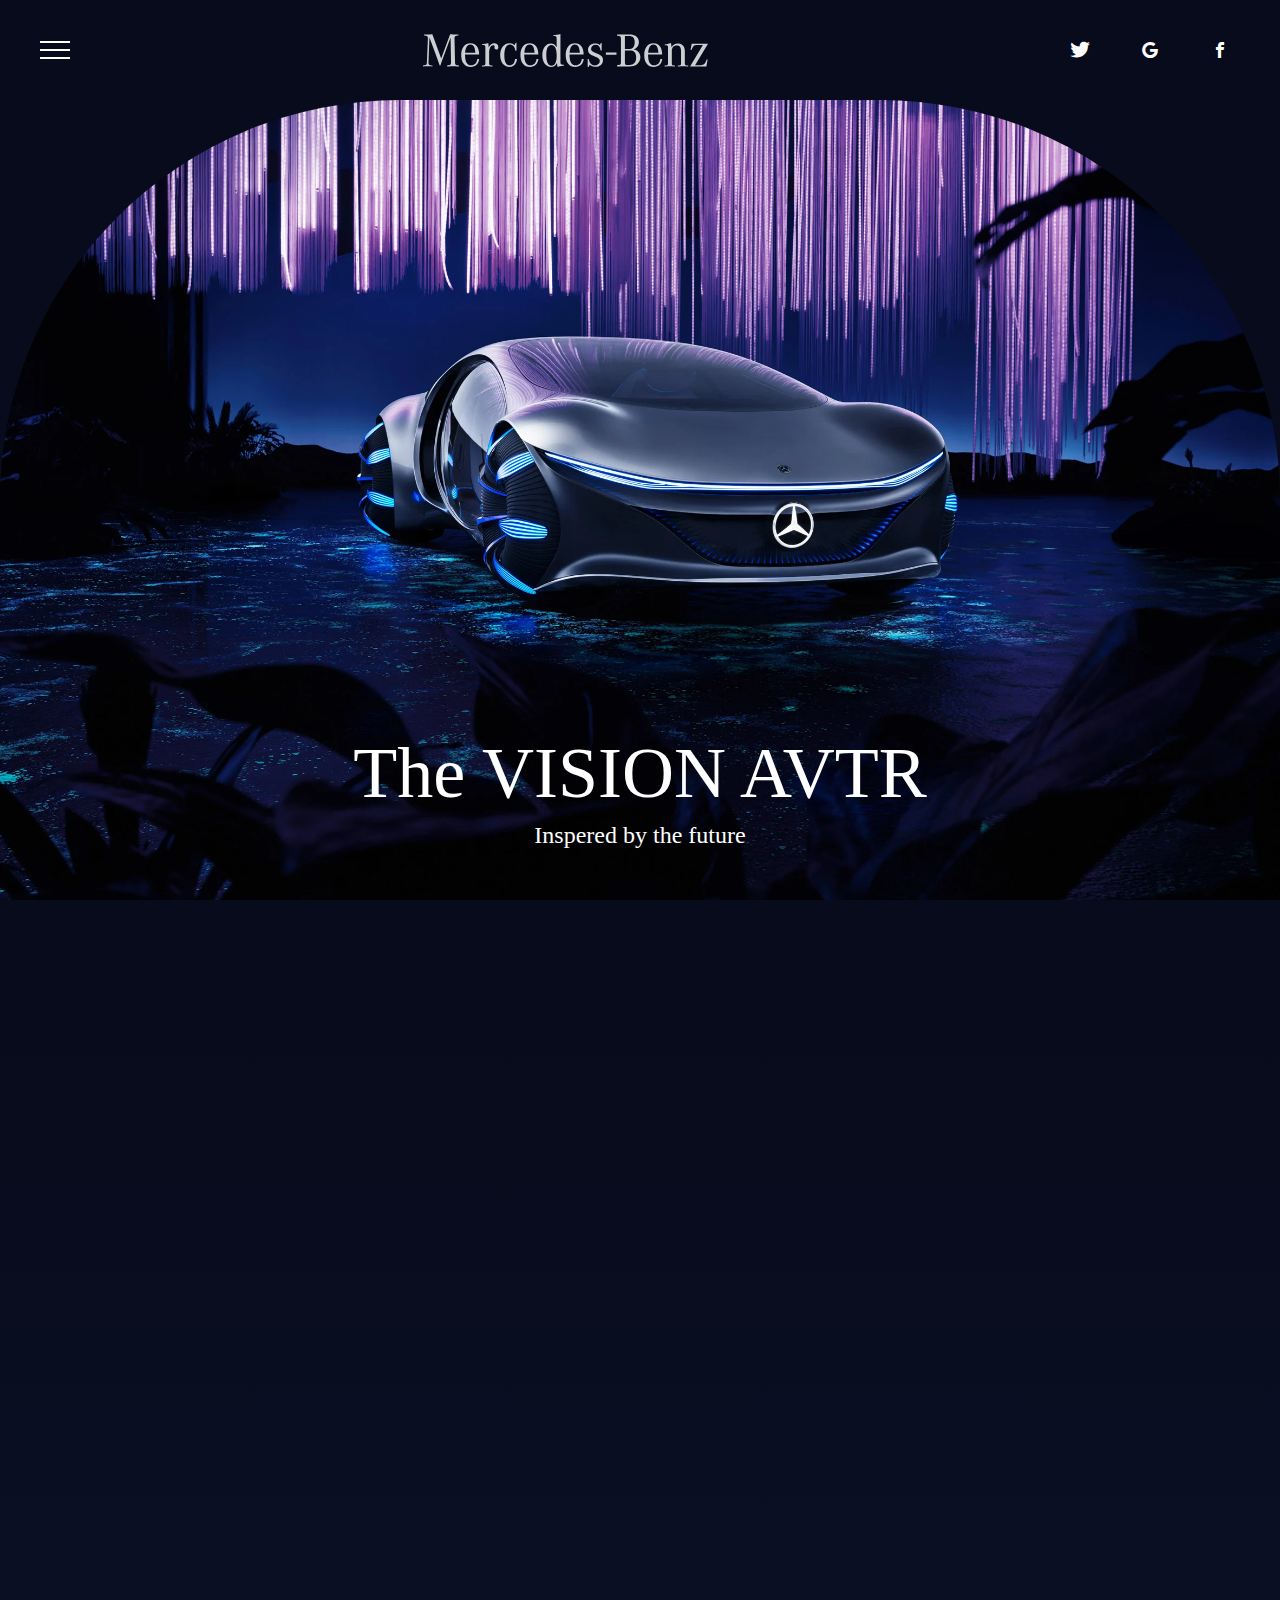
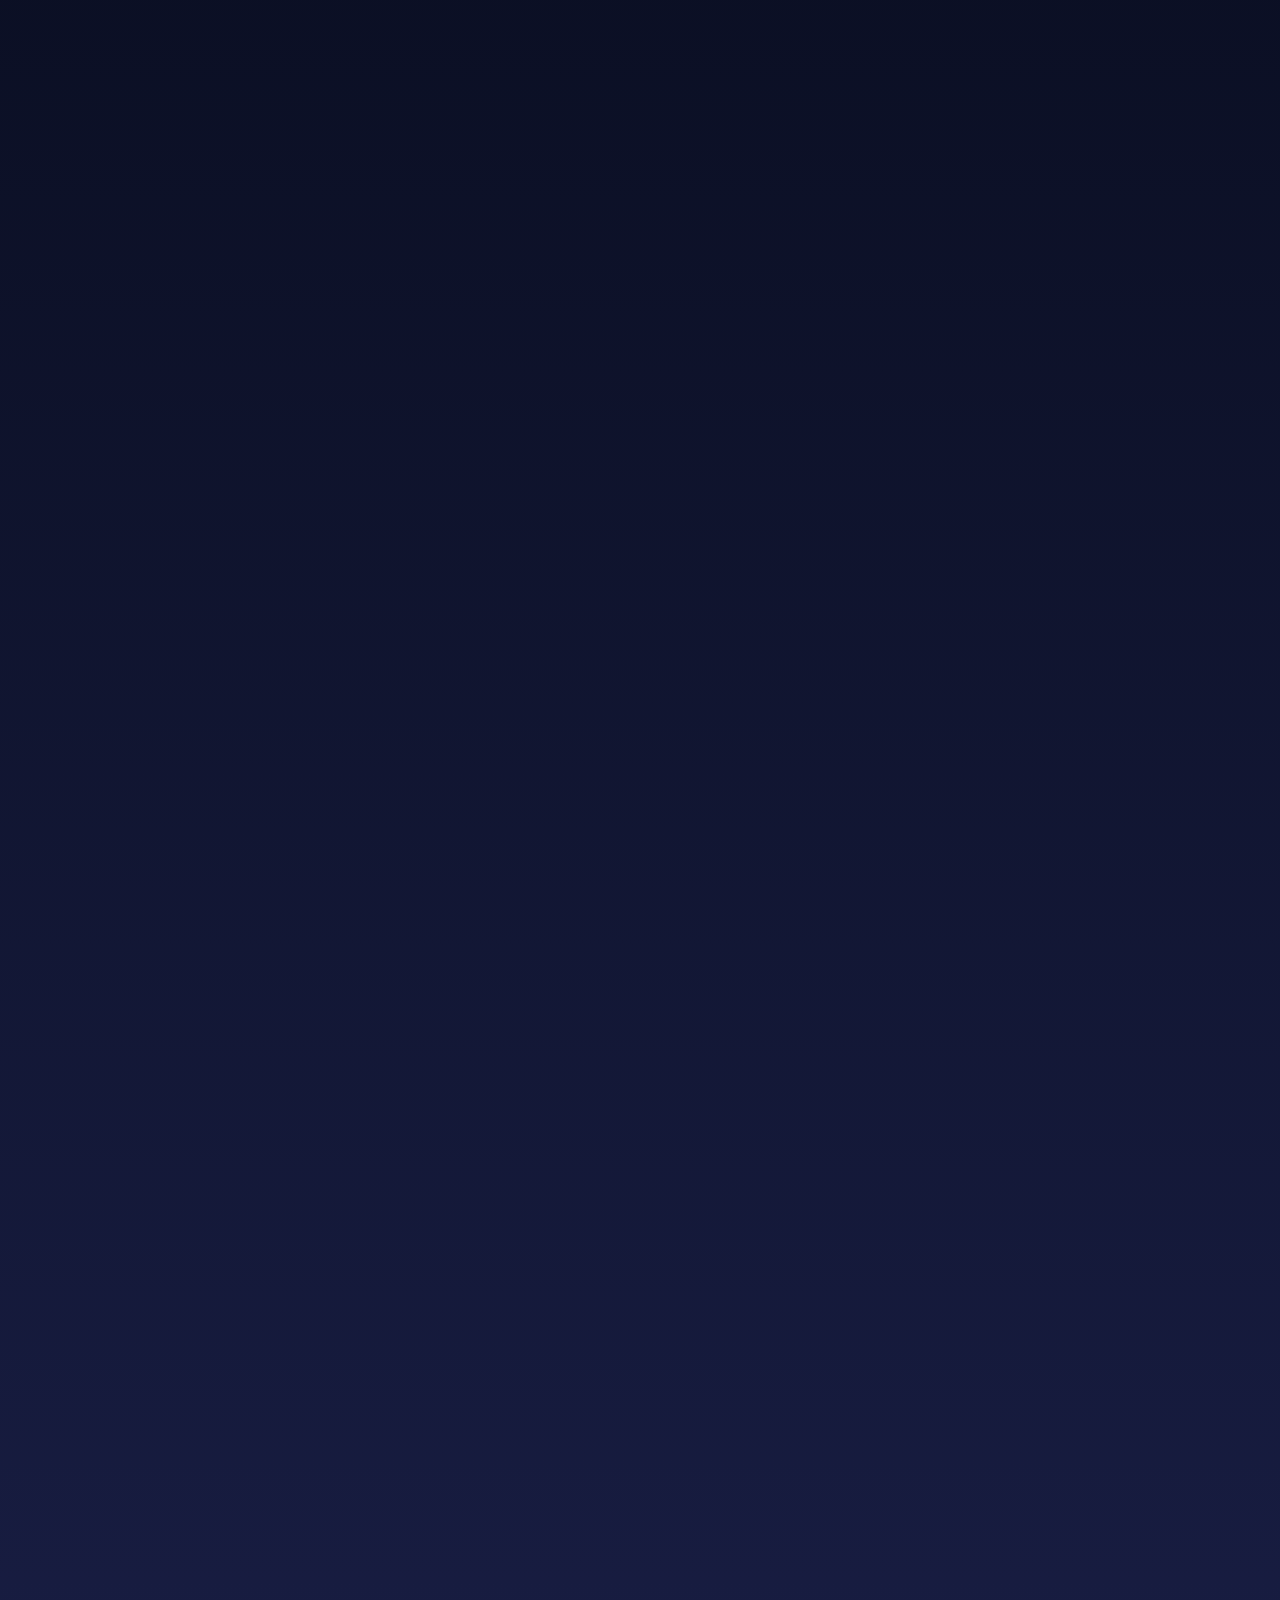
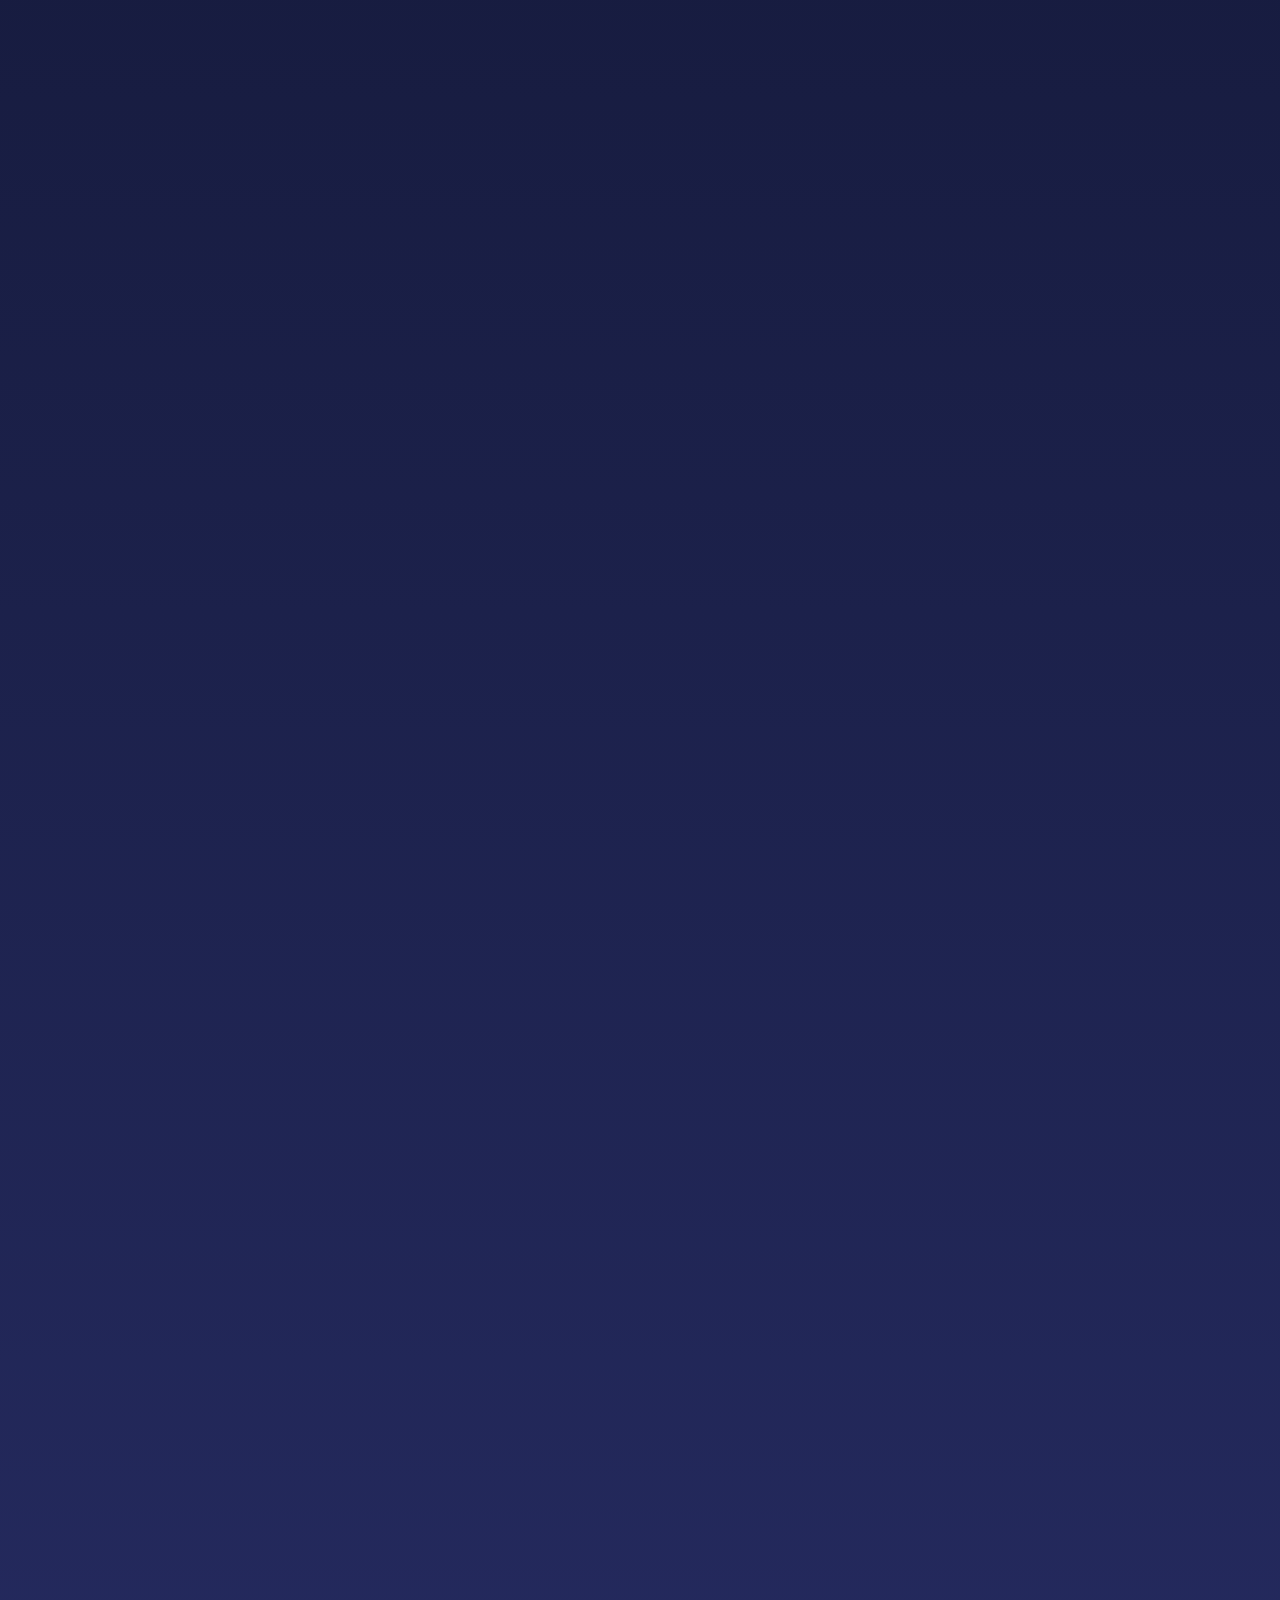
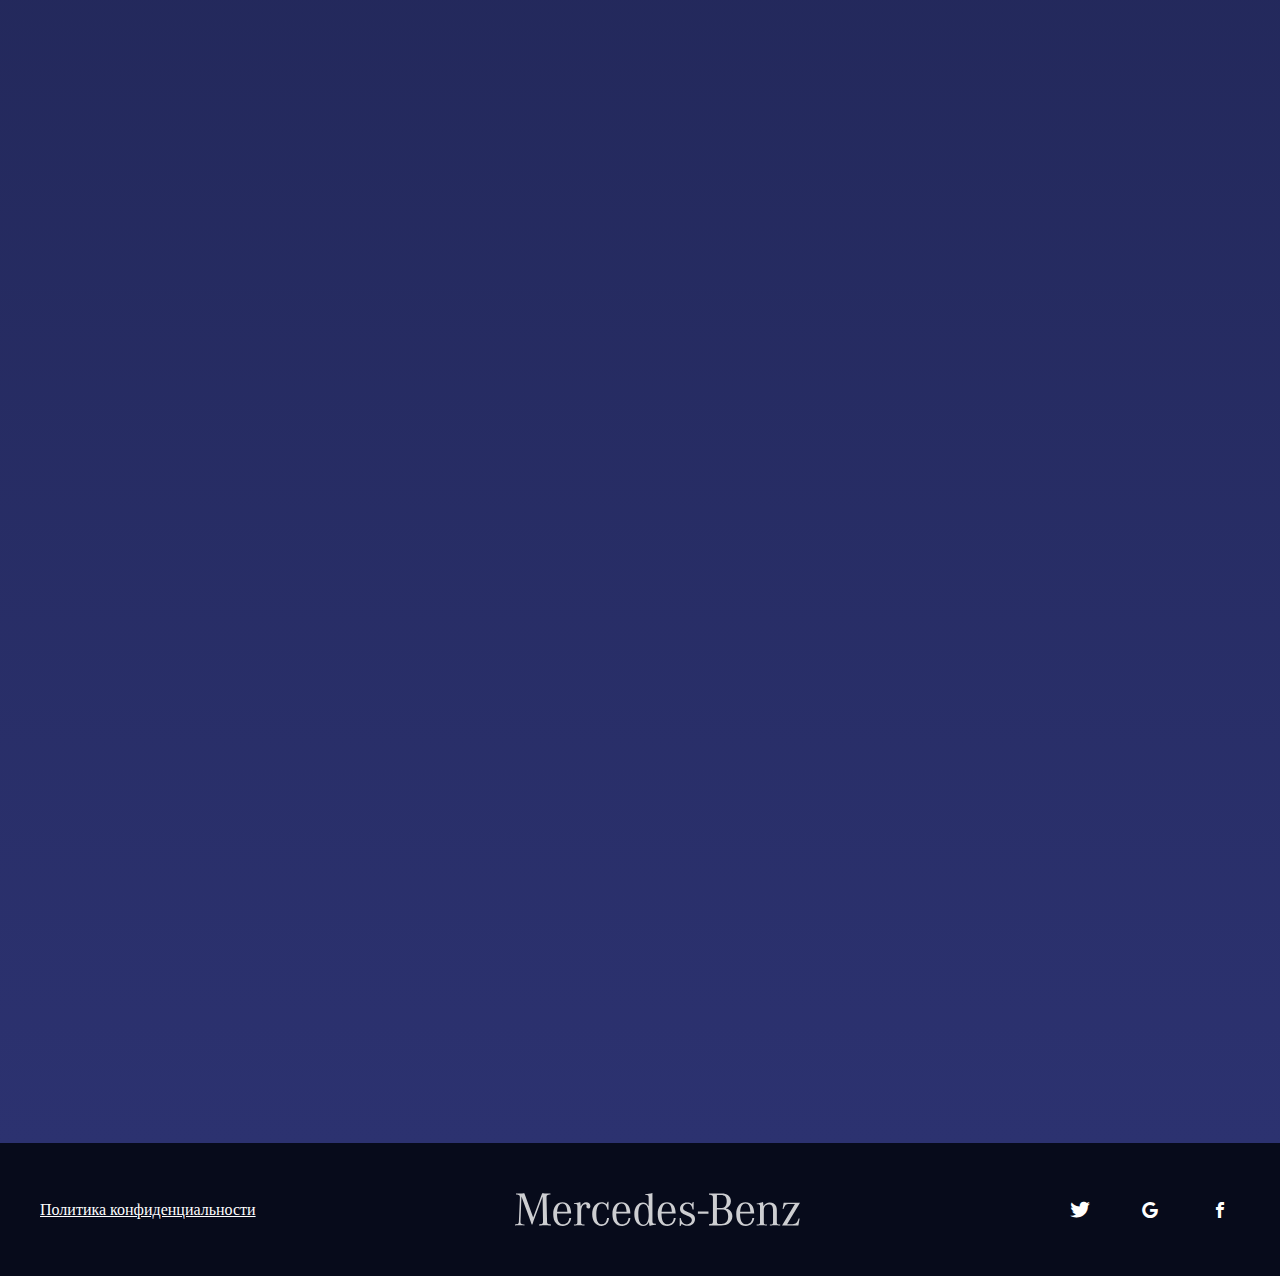
==== commit db5c3657: "Add files via upload" ====
--- a/index.html
+++ b/index.html
@@ -6,7 +6,7 @@
 	<meta charset="UTF-8">
 	<meta name="format-detection" content="telephone=no">
 	<!-- <style>body{opacity: 0;}</style> -->
-	<link rel="stylesheet" href="css/style.min.css?_v=20240702215051">
+	<link rel="stylesheet" href="css/style.min.css?_v=20240704235134">
 	<link rel="shortcut icon" href="favicon.ico">
 	<!-- <meta name="robots" content="noindex, nofollow"> -->
 	<meta name="viewport" content="width=device-width, initial-scale=1.0">
@@ -281,7 +281,7 @@
 			</div>
 		</div>
 	</div>
-	<script src="js/app.min.js?_v=20240702215051"></script>
+	<script src="js/app.min.js?_v=20240704235134"></script>
 </body>
 
 </html>--- a/css/style.min.css
+++ b/css/style.min.css
@@ -1 +1 @@
-@charset "UTF-8";@import url(https://fonts.googleapis.com/css?family=Roboto+Condensed:regular,700&display=swap);@font-face{font-family:icons;font-display:swap;src:url(../fonts/icons.woff2) format("woff2"),url(../fonts/icons.woff) format("woff");font-weight:400;font-style:normal}[class*=_icon-]:before{font-family:icons;font-style:normal;font-weight:400;font-variant:normal;text-transform:none;line-height:1;-webkit-font-smoothing:antialiased;-moz-osx-font-smoothing:grayscale}[class*=_icon-]:before{display:block}._icon-arrow-right:before{content:"\e904"}._icon-arrow-left:before{content:"\e905"}._icon-s-twitter:before{content:"\e900"}._icon-s-facebook:before{content:"\e903"}._icon-google:before{content:"\e902"}._icon-play:before{content:"\e901"}*{padding:0;margin:0;border:0}*,*::after,*::before{box-sizing:border-box}*::after,*::before{display:inline-block}body,html{height:100%;min-width:320px}body{color:#fff;line-height:1;font-family:RobotoCondensed;font-size:1rem;-ms-text-size-adjust:100%;-moz-text-size-adjust:100%;-webkit-text-size-adjust:100%;-webkit-font-smoothing:antialiased;-moz-osx-font-smoothing:grayscale}button,input,textarea{font-family:RobotoCondensed;font-size:inherit;line-height:inherit;color:inherit;background-color:transparent}input,textarea{width:100%}button,option,select{cursor:pointer}a{display:inline-block;color:inherit;text-decoration:none}ul li{list-style:none}img{vertical-align:top}h1,h2,h3,h4,h5,h6{font-weight:inherit;font-size:inherit}.lock body{overflow:hidden;touch-action:none;-ms-scroll-chaining:none;overscroll-behavior:none}.wrapper{min-height:100%;display:flex;flex-direction:column;overflow:hidden}@supports (overflow:clip){.wrapper{overflow:clip}}.wrapper > main{flex:1 1 auto}.wrapper > *{min-width:0}[class*=__container]{max-width:76.875rem;margin:0 auto;padding:0 .9375rem}.menu__body{position:fixed;width:100%;height:100%;left:-100%;top:0;overflow:auto;padding:7.5rem .9375rem .9375rem;background-color:#070b1b;transition:left .3s}.menu__body::before{content:"";position:fixed;width:100%;left:-100%;top:0;transition:left .3s;z-index:2;border-bottom:.0625rem solid #fff}.menu-open .menu__body{left:0}.menu-open .menu__body::before{left:0}.menu__list{display:flex;flex-direction:column;row-gap:1.25rem}.menu__link{transition:all .3s ease-in-out;text-transform:uppercase;font-size:1.375rem;line-height:1.2;color:#e805ed}.icon-menu{display:block;position:relative;width:1.875rem;height:1.125rem;z-index:5}.icon-menu span,.icon-menu::after,.icon-menu::before{content:"";transition:all .3s ease 0s;right:0;position:absolute;width:100%;height:.125rem;background-color:#fff}.icon-menu::before{top:0}.icon-menu::after{bottom:0}.icon-menu span{top:calc(50% - .0625rem)}.menu-open .icon-menu span{width:0}.menu-open .icon-menu::before{top:calc(50% - .0625rem);-webkit-transform:rotate(-45deg);transform:rotate(-45deg)}.menu-open .icon-menu::after{bottom:calc(50% - .0625rem);-webkit-transform:rotate(45deg);transform:rotate(45deg)}body::after{content:"";background-color:rgba(0,0,0,.5);position:fixed;width:100%;height:100%;top:0;left:0;opacity:0;transition:opacity .8s ease 0s;pointer-events:none;z-index:149}.popup-show body::after{opacity:1}.popup{position:fixed;top:0;left:0;bottom:0;right:0;padding:30px 10px;transition:visibility .8s ease 0s;visibility:hidden;pointer-events:none}.popup_show{z-index:150;visibility:visible;overflow:auto;pointer-events:auto}.popup_show .popup__content{visibility:visible;-webkit-transform:scale(1);transform:scale(1);background:#070b1b linear-gradient(180deg,#070b1b 0,#2c3270 100%);display:flex;flex-direction:column;row-gap:1.5625rem}.popup__wrapper{display:flex;flex-direction:column;align-items:center;min-height:100%;flex:1 1 auto;width:100%;display:flex;justify-content:center}.popup__content{visibility:hidden;-webkit-transform:scale(0);transform:scale(0);transition:-webkit-transform .3s ease 0s;transition:transform .3s ease 0s;transition:transform .3s ease 0s,-webkit-transform .3s ease 0s;background-color:#eee;padding:20px;width:100%;max-width:900px;border-radius:20px}.lock .popup__content{visibility:visible}.popup_show .popup__close{color:#e805ed;font-size:1.5rem;font-weight:700;text-align:right}.popup__text iframe{width:100%;min-height:25rem}.ibg{width:100%;height:100%;-o-object-fit:cover;object-fit:cover}.ibg--top{-o-object-position:top;object-position:top}.ibg--bottom{-o-object-position:bottom;object-position:bottom}.ibg--left{-o-object-position:left;object-position:left}.ibg--right{-o-object-position:right;object-position:right}.ibg--contain{-o-object-fit:contain;object-fit:contain}.loaded body::-webkit-scrollbar{display:none}.title{font-family:"Corporate A";font-size:1.125rem;line-height:1.2;text-transform:uppercase;color:#e805ed}.text{line-height:1.2}.text p:not(:last-child){margin-bottom:1.25rem}.button{border:.0625rem solid #e805ed;display:flex;justify-content:center;align-items:center;gap:.75rem;color:#e805ed;transition:all .3s ease-in-out;width:100%;font-weight:700;font-size:1.125rem;font-family:"Corporate A";line-height:1.2;padding:.8125rem}.button--play{cursor:pointer}.button--play::before{transition:all .3s ease-in-out;font-size:1.3125rem;color:#e805ed}.action-social{display:flex;align-items:center;flex-wrap:wrap;z-index:2;row-gap:.3125rem}.action-social__link{width:2.5rem;height:2.5rem;border-radius:50%;display:flex;justify-content:center;align-items:center;background-color:transparent;transition:all .3s ease-in-out}.action-social__link:first-child::before{font-size:1.625rem}.header{position:sticky;top:0;left:0;width:100%;z-index:50;background-color:#070b1b}.header._header-scroll{top:-100%;opacity:0;transition:opacity .4s ease-in,top .6s ease-in-out}.header._header-show{transition:opacity .4s ease-in,top .6s ease-in-out;top:0;opacity:1}.header__container{display:flex;justify-content:space-between;align-items:center;-webkit-column-gap:1.25rem;-moz-column-gap:1.25rem;column-gap:1.25rem}.header__logo{position:relative;z-index:2;aspect-ratio:285/33;-o-object-fit:cover;object-fit:cover}.footer{background-color:#070b1b}.footer__container{display:flex;justify-content:space-between;align-items:center;-webkit-column-gap:1.5625rem;-moz-column-gap:1.5625rem;column-gap:1.5625rem;flex-wrap:wrap;row-gap:1.875rem}.footer__policy{line-height:1.2;text-decoration:underline;transition:all .3s ease-in-out}.footer__logo img{aspect-ratio:285/33;-o-object-fit:cover;object-fit:cover}.page__inner{background:#070b1b linear-gradient(180deg,#070b1b 0,#2c3270 100%)}.concept__inner{display:flex;flex-direction:column;row-gap:1.5625rem}.concept__image,.concept__text,.concept__title{opacity:0;-webkit-transform:translateY(.125rem);transform:translateY(.125rem)}.concept__image._watcher-view,.concept__text._watcher-view,.concept__title._watcher-view{opacity:1;-webkit-transform:translateY(0);transform:translateY(0);transition:.4s opacity,transform .4s,-webkit-transform .4s}.concept__image img{aspect-ratio:870/500;-o-object-fit:cover;object-fit:cover;width:100%}.premier__container{display:flex}.premier__content > *{margin-bottom:1.5625rem}.premier__content > *:last-child{margin-bottom:0}.premier__image img{aspect-ratio:570/400;-o-object-fit:cover;object-fit:cover;width:100%}.premier__button,.premier__image,.premier__text,.premier__text p,.premier__title{opacity:0;-webkit-transform:translateY(.125rem);transform:translateY(.125rem)}.premier__button._watcher-view,.premier__image._watcher-view,.premier__text p._watcher-view,.premier__text._watcher-view,.premier__title._watcher-view{opacity:1;-webkit-transform:translateY(0);transform:translateY(0);transition:.4s opacity,transform .4s,-webkit-transform .4s}.info-block > *{margin-bottom:1.5625rem}.info-block > *:last-child{margin-bottom:0}.info-block__image img{aspect-ratio:570/664;-o-object-fit:cover;object-fit:cover;width:100%;border-radius:var(--border-tl) 0 0 0}.info-block__image,.info-block__text{opacity:0;-webkit-transform:translateY(.125rem);transform:translateY(.125rem)}.info-block__image._watcher-view,.info-block__text._watcher-view{opacity:1;-webkit-transform:translateY(0);transform:translateY(0);transition:.4s opacity,transform .4s,-webkit-transform .4s}.video__container > *{margin-bottom:1.5625rem}.video__container > *:last-child{margin-bottom:0}.video__image img{aspect-ratio:1200/600;-o-object-fit:cover;object-fit:cover;width:100%;border-radius:var(--border-tl) 0 0 0}.video__button,.video__image{opacity:0;-webkit-transform:translateY(.125rem);transform:translateY(.125rem)}.video__button._watcher-view,.video__image._watcher-view{opacity:1;-webkit-transform:translateY(0);transform:translateY(0);transition:.4s opacity,transform .4s,-webkit-transform .4s}.interior__container{display:flex}.interior__title:not(:last-child){margin-bottom:1.5625rem}.interior__text,.interior__text p,.interior__title{opacity:0;-webkit-transform:translateY(.125rem);transform:translateY(.125rem)}.interior__text p._watcher-view,.interior__text._watcher-view,.interior__title._watcher-view{opacity:1;-webkit-transform:translateY(0);transform:translateY(0);transition:.4s opacity,transform .4s,-webkit-transform .4s}.interior__image{opacity:0;-webkit-transform:translateY(.125rem);transform:translateY(.125rem)}.interior__image._watcher-view{opacity:1;-webkit-transform:translateY(0);transform:translateY(0);transition:.4s opacity,transform .4s,-webkit-transform .4s}.interior__image img{aspect-ratio:900/450;-o-object-fit:cover;object-fit:cover;width:100%}.interior__slider{opacity:0;-webkit-transform:translateY(.125rem);transform:translateY(.125rem)}.interior__slider._watcher-view{opacity:1;-webkit-transform:translateY(0);transform:translateY(0);transition:.4s opacity,transform .4s,-webkit-transform .4s}.interior__slide{max-width:28.125rem}.interior__slide img{aspect-ratio:450/280;-o-object-fit:cover;object-fit:cover;width:100%}.content-block{display:flex}.content-block__text{opacity:0;-webkit-transform:translateY(.125rem);transform:translateY(.125rem)}.content-block__text._watcher-view{opacity:1;-webkit-transform:translateY(0);transform:translateY(0);transition:.4s opacity,transform .4s,-webkit-transform .4s}.content-block__image{opacity:0;-webkit-transform:translateY(.125rem);transform:translateY(.125rem)}.content-block__image._watcher-view{opacity:1;-webkit-transform:translateY(0);transform:translateY(0);transition:.4s opacity,transform .4s,-webkit-transform .4s}.content-block__image img{aspect-ratio:330/205;-o-object-fit:cover;object-fit:cover;width:100%;border-radius:var(--border-tl) 0 var(--border-tr) 0}.swiper-button{display:none}.swiper-button-next::before,.swiper-button-prev::before{color:#e805ed;font-size:.490625rem;transition:all .3s ease-in-out}.picture img{aspect-ratio:1920/900;-o-object-fit:cover;object-fit:cover;width:100%;border-radius:var(--border-tl) var(--border-tr) 0 0}.text-content__container{display:flex;justify-content:center;align-items:flex-start;flex-wrap:wrap;row-gap:1.5625rem}.text-content__text,.text-content__text p{opacity:0;-webkit-transform:translateY(.125rem);transform:translateY(.125rem)}.text-content__text p._watcher-view,.text-content__text._watcher-view{opacity:1;-webkit-transform:translateY(0);transform:translateY(0);transition:.4s opacity,transform .4s,-webkit-transform .4s}.hero{position:relative;background-color:#070b1b}.hero__image{position:absolute;top:0;left:0;aspect-ratio:1920/800;width:100%;height:100%}.hero img{width:100%;-o-object-fit:cover;object-fit:cover;border-radius:var(--border-tl) var(--border-tr) 0 0}.hero__container{display:flex;flex-direction:column;justify-content:flex-end;text-align:center;gap:.3125rem;position:relative;z-index:2}.hero__title{font-family:"Corporate A";line-height:1.2}.hero__label{font-size:1.5rem;line-height:1.2}.swiper{overflow:hidden;display:flex;flex-direction:column;row-gap:25px}.swiper-initialized{touch-action:pan-y}.swiper-wrapper{width:100%;height:100%;box-sizing:content-box;display:flex;position:relative}.swiper-vertical .swiper-wrapper{flex-direction:column}.swiper-autoheight .swiper-wrapper{align-items:flex-start}.swiper-initialized .swiper-slide{flex-shrink:0}.swiper-android .swiper-slide,.swiper-android .swiper-wrapper{-webkit-transform:translate3d(0,0,0);transform:translate3d(0,0,0)}.swiper-button-lock{display:none!important}@media (min-width:47.99875em){.menu__body::before{height:6.25rem}.header{padding-block:2rem}.header__logo{max-width:17.8125rem}.footer__logo img{max-width:17.8125rem}.premier__content{flex:1 1 50%}.info-block{flex:1 1 50%}.interior__text{flex:1 0 15.9375rem}.interior__block{flex:1 1 56.25rem}.swiper-button{align-self:center;display:flex}.text-content__text{flex:0 0 16.25rem;width:16.25rem}}@media (min-width:47.99875em) and (min-width:76.875em){.swiper-button{-webkit-column-gap:3.75rem;-moz-column-gap:3.75rem;column-gap:3.75rem}}@media (min-width:61.99875em){.concept__container{display:flex;justify-content:flex-end}.concept__inner{flex:0 1 54.375rem;width:54.375rem}.content-block{justify-content:space-between}.content-block__text{flex:0 1 15.9375rem;max-width:15.9375rem}.content-block__image{flex:0 1 20.625rem;width:27.5%}}@media (min-width:76.875em){.menu__body{width:30%}.action-social{-webkit-column-gap:1.875rem;-moz-column-gap:1.875rem;column-gap:1.875rem}.page__hero{padding-bottom:9.375rem}.page__concept{margin-bottom:9.375rem}.page__premier{margin-bottom:9.375rem}.page__video{margin-bottom:9.375rem}.page__interior{margin-bottom:9.375rem}.page__picture:not(:last-child){margin-bottom:9.375rem}.page__text-content{margin-bottom:9.375rem}.premier__container{-webkit-column-gap:3.75rem;-moz-column-gap:3.75rem;column-gap:3.75rem}.info-block__image img{--border-tl:18.75rem}.video__image img{--border-tl:18.75rem}.interior__container{-webkit-column-gap:2.8125rem;-moz-column-gap:2.8125rem;column-gap:2.8125rem}.interior__container{margin-bottom:9.375rem}.interior__image:not(:last-child){margin-bottom:5.875rem}.content-block__image img{--border-tl:6.5625rem}.content-block__image img{--border-tr:6.5625rem}.picture img{--border-tl:28.125rem}.picture img{--border-tr:28.125rem}.text-content__container{-webkit-column-gap:3.8125rem;-moz-column-gap:3.8125rem;column-gap:3.8125rem}.hero img{height:50rem}.hero img{--border-tl:25rem}.hero img{--border-tr:25rem}.hero__container{min-height:50rem}.hero__container{padding-bottom:3.125rem}.hero__title{font-size:4.5rem}}@media (min-width:120em){.footer__container{padding-top:8.125rem}.footer__container{padding-bottom:8.125rem}}@media (max-width:30em){.info-block__image img{--border-tl:0.0000000625rem}.video__image img{--border-tl:0.0000000625rem}.content-block__image img{--border-tl:0.0000000625rem}.content-block__image img{--border-tr:0.0000000625rem}.picture img{--border-tl:0.0000000625rem}.picture img{--border-tr:0.0000000625rem}.hero img{--border-tl:0.0000000625rem}.hero img{--border-tr:0.0000000625rem}}@media (max-width:20em){.menu__body::before{height:4.375rem}.action-social{-webkit-column-gap:.9375rem;-moz-column-gap:.9375rem;column-gap:.9375rem}.header{padding-block:1rem}.header__logo{max-width:13.75rem}.footer__logo img{max-width:10.625rem}.page__hero{padding-bottom:2.5rem}.page__concept{margin-bottom:2.5rem}.page__premier{margin-bottom:2.5rem}.page__video{margin-bottom:2.5rem}.page__interior{margin-bottom:2.5rem}.page__picture:not(:last-child){margin-bottom:2.5rem}.page__text-content{margin-bottom:2.5rem}.premier__container{-webkit-column-gap:1.25rem;-moz-column-gap:1.25rem;column-gap:1.25rem}.interior__container{-webkit-column-gap:.9375rem;-moz-column-gap:.9375rem;column-gap:.9375rem}.interior__container{margin-bottom:2.5rem}.interior__image:not(:last-child){margin-bottom:1.875rem}.text-content__container{-webkit-column-gap:1.3125rem;-moz-column-gap:1.3125rem;column-gap:1.3125rem}.hero img{height:25rem}.hero__container{min-height:25rem}.hero__container{padding-bottom:1.5625rem}.hero__title{font-size:2.25rem}}@media (max-width:76.875em){.footer__container{padding-top:2.5rem}.footer__container{padding-bottom:2.5rem}}@media (max-width:61.99875em){.content-block{flex-direction:column;row-gap:1.875rem}}@media (max-width:47.99875em){.menu__body{display:flex;flex-direction:column}.menu__list{flex-grow:1}.premier__container{flex-direction:column;row-gap:3.125rem}.interior__container{flex-direction:column;row-gap:1.875rem}.text-content__container{flex-direction:column}}@media (max-width:29.99875em){.menu__link{font-size:1.75rem;padding-top:.3125rem;padding-bottom:.3125rem}.footer__container{flex-direction:column-reverse}}@media (max-width:29.99875em) and (max-width:20em){.footer__container{padding-top:.9375rem}.footer__container{padding-bottom:.9375rem}.footer__container{row-gap:1.25rem}}@media (min-width:47.99875em) and (max-width:76.875em){.menu__body{width:40%}}@media (min-width:20em) and (max-width:47.99875em){@supports (height:clamp(4.375rem ,3.0356544935rem + 6.6967275325vw ,6.25rem)){.menu__body::before{height:clamp(4.375rem ,3.0356544935rem + 6.6967275325vw ,6.25rem)}}@supports not (height:clamp(4.375rem ,3.0356544935rem + 6.6967275325vw ,6.25rem)){.menu__body::before{height:calc(4.375rem + 1.875 * (100vw - 20rem)/ 27.99875)}}@supports (padding-block:clamp(1rem ,0.2856823965rem + 3.5715880173vw ,2rem)){.header{padding-block:clamp(1rem ,.2856823965rem + 3.5715880173vw ,2rem)}}@supports not (padding-block:clamp(1rem ,0.2856823965rem + 3.5715880173vw ,2rem)){.header{padding-block:calc(1rem + 1 * (100vw - 20rem)/ 27.99875)}}@supports (max-width:clamp(13.75rem ,10.8480847359rem + 14.5095763204vw ,17.8125rem)){.header__logo{max-width:clamp(13.75rem ,10.8480847359rem + 14.5095763204vw ,17.8125rem)}}@supports not (max-width:clamp(13.75rem ,10.8480847359rem + 14.5095763204vw ,17.8125rem)){.header__logo{max-width:calc(13.75rem + 4.0625 * (100vw - 20rem)/ 27.99875)}}@supports (max-width:clamp(10.625rem ,5.4908422251rem + 25.6707888745vw ,17.8125rem)){.footer__logo img{max-width:clamp(10.625rem ,5.4908422251rem + 25.6707888745vw ,17.8125rem)}}@supports not (max-width:clamp(10.625rem ,5.4908422251rem + 25.6707888745vw ,17.8125rem)){.footer__logo img{max-width:calc(10.625rem + 7.1875 * (100vw - 20rem)/ 27.99875)}}}@media (min-width:20em) and (max-width:76.875em){@supports ((-moz-column-gap:clamp(0.9375rem ,0.6078296703rem + 1.6483516484vw ,1.875rem)) or (column-gap:clamp(0.9375rem ,0.6078296703rem + 1.6483516484vw ,1.875rem))){.action-social{-webkit-column-gap:clamp(.9375rem ,.6078296703rem + 1.6483516484vw ,1.875rem);-moz-column-gap:clamp(.9375rem ,.6078296703rem + 1.6483516484vw ,1.875rem);column-gap:clamp(.9375rem ,.6078296703rem + 1.6483516484vw ,1.875rem)}}@supports not ((-moz-column-gap:clamp(0.9375rem ,0.6078296703rem + 1.6483516484vw ,1.875rem)) or (column-gap:clamp(0.9375rem ,0.6078296703rem + 1.6483516484vw ,1.875rem))){.action-social{-webkit-column-gap:calc(.9375rem + .9375 * (100vw - 20rem)/ 56.875);-moz-column-gap:calc(.9375rem + .9375 * (100vw - 20rem)/ 56.875);column-gap:calc(.9375rem + .9375 * (100vw - 20rem)/ 56.875)}}@supports (padding-bottom:clamp(2.5rem ,0.0824175824rem + 12.0879120879vw ,9.375rem)){.page__hero{padding-bottom:clamp(2.5rem ,.0824175824rem + 12.0879120879vw ,9.375rem)}}@supports not (padding-bottom:clamp(2.5rem ,0.0824175824rem + 12.0879120879vw ,9.375rem)){.page__hero{padding-bottom:calc(2.5rem + 6.875 * (100vw - 20rem)/ 56.875)}}@supports (margin-bottom:clamp(2.5rem ,0.0824175824rem + 12.0879120879vw ,9.375rem)){.page__concept{margin-bottom:clamp(2.5rem ,.0824175824rem + 12.0879120879vw ,9.375rem)}}@supports not (margin-bottom:clamp(2.5rem ,0.0824175824rem + 12.0879120879vw ,9.375rem)){.page__concept{margin-bottom:calc(2.5rem + 6.875 * (100vw - 20rem)/ 56.875)}}@supports (margin-bottom:clamp(2.5rem ,0.0824175824rem + 12.0879120879vw ,9.375rem)){.page__premier{margin-bottom:clamp(2.5rem ,.0824175824rem + 12.0879120879vw ,9.375rem)}}@supports not (margin-bottom:clamp(2.5rem ,0.0824175824rem + 12.0879120879vw ,9.375rem)){.page__premier{margin-bottom:calc(2.5rem + 6.875 * (100vw - 20rem)/ 56.875)}}@supports (margin-bottom:clamp(2.5rem ,0.0824175824rem + 12.0879120879vw ,9.375rem)){.page__video{margin-bottom:clamp(2.5rem ,.0824175824rem + 12.0879120879vw ,9.375rem)}}@supports not (margin-bottom:clamp(2.5rem ,0.0824175824rem + 12.0879120879vw ,9.375rem)){.page__video{margin-bottom:calc(2.5rem + 6.875 * (100vw - 20rem)/ 56.875)}}@supports (margin-bottom:clamp(2.5rem ,0.0824175824rem + 12.0879120879vw ,9.375rem)){.page__interior{margin-bottom:clamp(2.5rem ,.0824175824rem + 12.0879120879vw ,9.375rem)}}@supports not (margin-bottom:clamp(2.5rem ,0.0824175824rem + 12.0879120879vw ,9.375rem)){.page__interior{margin-bottom:calc(2.5rem + 6.875 * (100vw - 20rem)/ 56.875)}}@supports (margin-bottom:clamp(2.5rem ,0.0824175824rem + 12.0879120879vw ,9.375rem)){.page__picture:not(:last-child){margin-bottom:clamp(2.5rem ,.0824175824rem + 12.0879120879vw ,9.375rem)}}@supports not (margin-bottom:clamp(2.5rem ,0.0824175824rem + 12.0879120879vw ,9.375rem)){.page__picture:not(:last-child){margin-bottom:calc(2.5rem + 6.875 * (100vw - 20rem)/ 56.875)}}@supports (margin-bottom:clamp(2.5rem ,0.0824175824rem + 12.0879120879vw ,9.375rem)){.page__text-content{margin-bottom:clamp(2.5rem ,.0824175824rem + 12.0879120879vw ,9.375rem)}}@supports not (margin-bottom:clamp(2.5rem ,0.0824175824rem + 12.0879120879vw ,9.375rem)){.page__text-content{margin-bottom:calc(2.5rem + 6.875 * (100vw - 20rem)/ 56.875)}}@supports ((-moz-column-gap:clamp(1.25rem ,0.3708791209rem + 4.3956043956vw ,3.75rem)) or (column-gap:clamp(1.25rem ,0.3708791209rem + 4.3956043956vw ,3.75rem))){.premier__container{-webkit-column-gap:clamp(1.25rem ,.3708791209rem + 4.3956043956vw ,3.75rem);-moz-column-gap:clamp(1.25rem ,.3708791209rem + 4.3956043956vw ,3.75rem);column-gap:clamp(1.25rem ,.3708791209rem + 4.3956043956vw ,3.75rem)}}@supports not ((-moz-column-gap:clamp(1.25rem ,0.3708791209rem + 4.3956043956vw ,3.75rem)) or (column-gap:clamp(1.25rem ,0.3708791209rem + 4.3956043956vw ,3.75rem))){.premier__container{-webkit-column-gap:calc(1.25rem + 2.5 * (100vw - 20rem)/ 56.875);-moz-column-gap:calc(1.25rem + 2.5 * (100vw - 20rem)/ 56.875);column-gap:calc(1.25rem + 2.5 * (100vw - 20rem)/ 56.875)}}@supports ((-moz-column-gap:clamp(0.9375rem ,0.2781593407rem + 3.2967032967vw ,2.8125rem)) or (column-gap:clamp(0.9375rem ,0.2781593407rem + 3.2967032967vw ,2.8125rem))){.interior__container{-webkit-column-gap:clamp(.9375rem ,.2781593407rem + 3.2967032967vw ,2.8125rem);-moz-column-gap:clamp(.9375rem ,.2781593407rem + 3.2967032967vw ,2.8125rem);column-gap:clamp(.9375rem ,.2781593407rem + 3.2967032967vw ,2.8125rem)}}@supports not ((-moz-column-gap:clamp(0.9375rem ,0.2781593407rem + 3.2967032967vw ,2.8125rem)) or (column-gap:clamp(0.9375rem ,0.2781593407rem + 3.2967032967vw ,2.8125rem))){.interior__container{-webkit-column-gap:calc(.9375rem + 1.875 * (100vw - 20rem)/ 56.875);-moz-column-gap:calc(.9375rem + 1.875 * (100vw - 20rem)/ 56.875);column-gap:calc(.9375rem + 1.875 * (100vw - 20rem)/ 56.875)}}@supports (margin-bottom:clamp(2.5rem ,0.0824175824rem + 12.0879120879vw ,9.375rem)){.interior__container{margin-bottom:clamp(2.5rem ,.0824175824rem + 12.0879120879vw ,9.375rem)}}@supports not (margin-bottom:clamp(2.5rem ,0.0824175824rem + 12.0879120879vw ,9.375rem)){.interior__container{margin-bottom:calc(2.5rem + 6.875 * (100vw - 20rem)/ 56.875)}}@supports (margin-bottom:clamp(1.875rem ,0.4684065934rem + 7.032967033vw ,5.875rem)){.interior__image:not(:last-child){margin-bottom:clamp(1.875rem ,.4684065934rem + 7.032967033vw ,5.875rem)}}@supports not (margin-bottom:clamp(1.875rem ,0.4684065934rem + 7.032967033vw ,5.875rem)){.interior__image:not(:last-child){margin-bottom:calc(1.875rem + 4 * (100vw - 20rem)/ 56.875)}}@supports ((-moz-column-gap:clamp(1.3125rem ,0.4333791209rem + 4.3956043956vw ,3.8125rem)) or (column-gap:clamp(1.3125rem ,0.4333791209rem + 4.3956043956vw ,3.8125rem))){.text-content__container{-webkit-column-gap:clamp(1.3125rem ,.4333791209rem + 4.3956043956vw ,3.8125rem);-moz-column-gap:clamp(1.3125rem ,.4333791209rem + 4.3956043956vw ,3.8125rem);column-gap:clamp(1.3125rem ,.4333791209rem + 4.3956043956vw ,3.8125rem)}}@supports not ((-moz-column-gap:clamp(1.3125rem ,0.4333791209rem + 4.3956043956vw ,3.8125rem)) or (column-gap:clamp(1.3125rem ,0.4333791209rem + 4.3956043956vw ,3.8125rem))){.text-content__container{-webkit-column-gap:calc(1.3125rem + 2.5 * (100vw - 20rem)/ 56.875);-moz-column-gap:calc(1.3125rem + 2.5 * (100vw - 20rem)/ 56.875);column-gap:calc(1.3125rem + 2.5 * (100vw - 20rem)/ 56.875)}}@supports (height:clamp(25rem ,16.2087912088rem + 43.956043956vw ,50rem)){.hero img{height:clamp(25rem ,16.2087912088rem + 43.956043956vw ,50rem)}}@supports not (height:clamp(25rem ,16.2087912088rem + 43.956043956vw ,50rem)){.hero img{height:calc(25rem + 25 * (100vw - 20rem)/ 56.875)}}@supports (min-height:clamp(25rem ,16.2087912088rem + 43.956043956vw ,50rem)){.hero__container{min-height:clamp(25rem ,16.2087912088rem + 43.956043956vw ,50rem)}}@supports not (min-height:clamp(25rem ,16.2087912088rem + 43.956043956vw ,50rem)){.hero__container{min-height:calc(25rem + 25 * (100vw - 20rem)/ 56.875)}}@supports (padding-bottom:clamp(1.5625rem ,1.0130494505rem + 2.7472527473vw ,3.125rem)){.hero__container{padding-bottom:clamp(1.5625rem ,1.0130494505rem + 2.7472527473vw ,3.125rem)}}@supports not (padding-bottom:clamp(1.5625rem ,1.0130494505rem + 2.7472527473vw ,3.125rem)){.hero__container{padding-bottom:calc(1.5625rem + 1.5625 * (100vw - 20rem)/ 56.875)}}@supports (font-size:clamp(2.25rem ,1.4587912088rem + 3.956043956vw ,4.5rem)){.hero__title{font-size:clamp(2.25rem ,1.4587912088rem + 3.956043956vw ,4.5rem)}}@supports not (font-size:clamp(2.25rem ,1.4587912088rem + 3.956043956vw ,4.5rem)){.hero__title{font-size:calc(2.25rem + 2.25 * (100vw - 20rem)/ 56.875)}}}@media (min-width:76.875em) and (max-width:120em){@supports (padding-top:clamp(2.5rem ,-7.527173913rem + 13.0434782609vw ,8.125rem)){.footer__container{padding-top:clamp(2.5rem ,-7.527173913rem + 13.0434782609vw ,8.125rem)}}@supports not (padding-top:clamp(2.5rem ,-7.527173913rem + 13.0434782609vw ,8.125rem)){.footer__container{padding-top:calc(2.5rem + 5.625 * (100vw - 76.875rem)/ 43.125)}}@supports (padding-bottom:clamp(2.5rem ,-7.527173913rem + 13.0434782609vw ,8.125rem)){.footer__container{padding-bottom:clamp(2.5rem ,-7.527173913rem + 13.0434782609vw ,8.125rem)}}@supports not (padding-bottom:clamp(2.5rem ,-7.527173913rem + 13.0434782609vw ,8.125rem)){.footer__container{padding-bottom:calc(2.5rem + 5.625 * (100vw - 76.875rem)/ 43.125)}}}@media (max-width:29.99875em) and (min-width:29.99875em){.footer__container{padding-top:2.5rem}.footer__container{padding-bottom:2.5rem}.footer__container{row-gap:1.875rem}}@media (max-width:29.99875em) and (min-width:20em) and (max-width:29.99875em){@supports (padding-top:clamp(0.9375rem ,-2.1878906738rem + 15.6269533692vw ,2.5rem)){.footer__container{padding-top:clamp(.9375rem ,-2.1878906738rem + 15.6269533692vw ,2.5rem)}}@supports not (padding-top:clamp(0.9375rem ,-2.1878906738rem + 15.6269533692vw ,2.5rem)){.footer__container{padding-top:calc(.9375rem + 1.5625 * (100vw - 20rem)/ 9.99875)}}@supports (padding-bottom:clamp(0.9375rem ,-2.1878906738rem + 15.6269533692vw ,2.5rem)){.footer__container{padding-bottom:clamp(.9375rem ,-2.1878906738rem + 15.6269533692vw ,2.5rem)}}@supports not (padding-bottom:clamp(0.9375rem ,-2.1878906738rem + 15.6269533692vw ,2.5rem)){.footer__container{padding-bottom:calc(.9375rem + 1.5625 * (100vw - 20rem)/ 9.99875)}}@supports (row-gap:clamp(1.25rem ,-0.0001562695rem + 6.2507813477vw ,1.875rem)){.footer__container{row-gap:clamp(1.25rem ,-.0001562695rem + 6.2507813477vw ,1.875rem)}}@supports not (row-gap:clamp(1.25rem ,-0.0001562695rem + 6.2507813477vw ,1.875rem)){.footer__container{row-gap:calc(1.25rem + .625 * (100vw - 20rem)/ 9.99875)}}}@media (min-width:30em) and (max-width:76.875em){@supports (--border-tl:clamp(0.0000000625rem ,-11.9999998975rem + 39.9999998667vw ,18.75rem)){.info-block__image img{--border-tl:clamp( 0.0000000625rem , -11.9999998975rem  +  39.9999998667vw , 18.75rem )}}@supports not (--border-tl:clamp(0.0000000625rem ,-11.9999998975rem + 39.9999998667vw ,18.75rem)){.info-block__image img{--border-tl:calc(0.0000000625rem + 18.7499999375 * (100vw - 30rem) / 46.875)}}@supports (--border-tl:clamp(0.0000000625rem ,-11.9999998975rem + 39.9999998667vw ,18.75rem)){.video__image img{--border-tl:clamp( 0.0000000625rem , -11.9999998975rem  +  39.9999998667vw , 18.75rem )}}@supports not (--border-tl:clamp(0.0000000625rem ,-11.9999998975rem + 39.9999998667vw ,18.75rem)){.video__image img{--border-tl:calc(0.0000000625rem + 18.7499999375 * (100vw - 30rem) / 46.875)}}@supports (--border-tl:clamp(0.0000000625rem ,-4.1999998975rem + 13.9999998667vw ,6.5625rem)){.content-block__image img{--border-tl:clamp( 0.0000000625rem , -4.1999998975rem  +  13.9999998667vw , 6.5625rem )}}@supports not (--border-tl:clamp(0.0000000625rem ,-4.1999998975rem + 13.9999998667vw ,6.5625rem)){.content-block__image img{--border-tl:calc(0.0000000625rem + 6.5624999375 * (100vw - 30rem) / 46.875)}}@supports (--border-tr:clamp(0.0000000625rem ,-4.1999998975rem + 13.9999998667vw ,6.5625rem)){.content-block__image img{--border-tr:clamp( 0.0000000625rem , -4.1999998975rem  +  13.9999998667vw , 6.5625rem )}}@supports not (--border-tr:clamp(0.0000000625rem ,-4.1999998975rem + 13.9999998667vw ,6.5625rem)){.content-block__image img{--border-tr:calc(0.0000000625rem + 6.5624999375 * (100vw - 30rem) / 46.875)}}@supports (--border-tl:clamp(0.0000000625rem ,-17.9999998975rem + 59.9999998667vw ,28.125rem)){.picture img{--border-tl:clamp( 0.0000000625rem , -17.9999998975rem  +  59.9999998667vw , 28.125rem )}}@supports not (--border-tl:clamp(0.0000000625rem ,-17.9999998975rem + 59.9999998667vw ,28.125rem)){.picture img{--border-tl:calc(0.0000000625rem + 28.1249999375 * (100vw - 30rem) / 46.875)}}@supports (--border-tr:clamp(0.0000000625rem ,-17.9999998975rem + 59.9999998667vw ,28.125rem)){.picture img{--border-tr:clamp( 0.0000000625rem , -17.9999998975rem  +  59.9999998667vw , 28.125rem )}}@supports not (--border-tr:clamp(0.0000000625rem ,-17.9999998975rem + 59.9999998667vw ,28.125rem)){.picture img{--border-tr:calc(0.0000000625rem + 28.1249999375 * (100vw - 30rem) / 46.875)}}@supports (--border-tl:clamp(0.0000000625rem ,-15.9999998975rem + 53.3333332vw ,25rem)){.hero img{--border-tl:clamp( 0.0000000625rem , -15.9999998975rem  +  53.3333332vw , 25rem )}}@supports not (--border-tl:clamp(0.0000000625rem ,-15.9999998975rem + 53.3333332vw ,25rem)){.hero img{--border-tl:calc(0.0000000625rem + 24.9999999375 * (100vw - 30rem) / 46.875)}}@supports (--border-tr:clamp(0.0000000625rem ,-15.9999998975rem + 53.3333332vw ,25rem)){.hero img{--border-tr:clamp( 0.0000000625rem , -15.9999998975rem  +  53.3333332vw , 25rem )}}@supports not (--border-tr:clamp(0.0000000625rem ,-15.9999998975rem + 53.3333332vw ,25rem)){.hero img{--border-tr:calc(0.0000000625rem + 24.9999999375 * (100vw - 30rem) / 46.875)}}}@media (min-width:47.99875em) and (min-width:47.99875em) and (max-width:76.875em){@supports ((-moz-column-gap:clamp(1.25rem ,-2.9055560365rem + 8.6576338687vw ,3.75rem)) or (column-gap:clamp(1.25rem ,-2.9055560365rem + 8.6576338687vw ,3.75rem))){.swiper-button{-webkit-column-gap:clamp(1.25rem ,-2.9055560365rem + 8.6576338687vw ,3.75rem);-moz-column-gap:clamp(1.25rem ,-2.9055560365rem + 8.6576338687vw ,3.75rem);column-gap:clamp(1.25rem ,-2.9055560365rem + 8.6576338687vw ,3.75rem)}}@supports not ((-moz-column-gap:clamp(1.25rem ,-2.9055560365rem + 8.6576338687vw ,3.75rem)) or (column-gap:clamp(1.25rem ,-2.9055560365rem + 8.6576338687vw ,3.75rem))){.swiper-button{-webkit-column-gap:calc(1.25rem + 2.5 * (100vw - 47.99875rem)/ 28.87625);-moz-column-gap:calc(1.25rem + 2.5 * (100vw - 47.99875rem)/ 28.87625);column-gap:calc(1.25rem + 2.5 * (100vw - 47.99875rem)/ 28.87625)}}}@media (min-width:47.99875em) and (max-width:47.99875em){.swiper-button{-webkit-column-gap:1.25rem;-moz-column-gap:1.25rem;column-gap:1.25rem}}@media (pointer:coarse){:active,:focus-visible{outline:0}}@media (any-hover:hover){.menu__item:hover .menu__link{color:#37abff;-webkit-transform:translateX(.625rem);transform:translateX(.625rem)}.button:hover{color:#37abff;border-color:#37abff}.button:hover::before{color:#37abff}.action-social__link:hover{background-color:#e8d3e8}.footer__policy:hover{text-decoration-color:transparent}.swiper-button-next:hover::before,.swiper-button-prev:hover::before{color:#37abff}}@media (any-hover:none){.icon-menu{cursor:default}}+@charset "UTF-8";@import url(https://fonts.googleapis.com/css?family=Roboto+Condensed:regular,700&display=swap);@font-face{font-family:icons;font-display:swap;src:url(../fonts/icons.woff2) format("woff2"),url(../fonts/icons.woff) format("woff");font-weight:400;font-style:normal}[class*=_icon-]:before{font-family:icons;font-style:normal;font-weight:400;font-variant:normal;text-transform:none;line-height:1;-webkit-font-smoothing:antialiased;-moz-osx-font-smoothing:grayscale}[class*=_icon-]:before{display:block}._icon-arrow-right:before{content:"\e904"}._icon-arrow-left:before{content:"\e905"}._icon-s-twitter:before{content:"\e900"}._icon-s-facebook:before{content:"\e903"}._icon-google:before{content:"\e902"}._icon-play:before{content:"\e901"}*{padding:0;margin:0;border:0}*,*::after,*::before{box-sizing:border-box}*::after,*::before{display:inline-block}body,html{height:100%;min-width:320px}body{color:#fff;line-height:1;font-family:RobotoCondensed;font-size:1rem;-ms-text-size-adjust:100%;-moz-text-size-adjust:100%;-webkit-text-size-adjust:100%;-webkit-font-smoothing:antialiased;-moz-osx-font-smoothing:grayscale}button,input,textarea{font-family:RobotoCondensed;font-size:inherit;line-height:inherit;color:inherit;background-color:transparent}input,textarea{width:100%}button,option,select{cursor:pointer}a{display:inline-block;color:inherit;text-decoration:none}ul li{list-style:none}img{vertical-align:top}h1,h2,h3,h4,h5,h6{font-weight:inherit;font-size:inherit}.lock body{overflow:hidden;touch-action:none;-ms-scroll-chaining:none;overscroll-behavior:none}.wrapper{min-height:100%;display:flex;flex-direction:column;overflow:hidden}@supports (overflow:clip){.wrapper{overflow:clip}}.wrapper > main{flex:1 1 auto}.wrapper > *{min-width:0}[class*=__container]{max-width:76.875rem;margin:0 auto;padding:0 .9375rem}.menu__body{position:fixed;width:100%;height:100%;left:-100%;top:0;overflow:auto;padding:7.5rem .9375rem .9375rem;background-color:#070b1b;transition:left .3s}.menu__body::before{content:"";position:fixed;width:100%;left:-100%;top:0;transition:left .3s;z-index:2;border-bottom:.0625rem solid #fff}.menu-open .menu__body{left:0}.menu-open .menu__body::before{left:0}.menu__list{display:flex;flex-direction:column;row-gap:1.25rem}.menu__link{transition:all .3s ease-in-out;text-transform:uppercase;font-size:1.375rem;line-height:1.2;color:#e805ed}.icon-menu{display:block;position:relative;width:1.875rem;height:1.125rem;z-index:5}.icon-menu span,.icon-menu::after,.icon-menu::before{content:"";transition:all .3s ease 0s;right:0;position:absolute;width:100%;height:.125rem;background-color:#fff}.icon-menu::before{top:0}.icon-menu::after{bottom:0}.icon-menu span{top:calc(50% - .0625rem)}.menu-open .icon-menu span{width:0}.menu-open .icon-menu::before{top:calc(50% - .0625rem);-webkit-transform:rotate(-45deg);transform:rotate(-45deg)}.menu-open .icon-menu::after{bottom:calc(50% - .0625rem);-webkit-transform:rotate(45deg);transform:rotate(45deg)}body::after{content:"";background-color:rgba(0,0,0,.5);position:fixed;width:100%;height:100%;top:0;left:0;opacity:0;transition:opacity .8s ease 0s;pointer-events:none;z-index:149}.popup-show body::after{opacity:1}.popup{position:fixed;top:0;left:0;bottom:0;right:0;padding:30px 10px;transition:visibility .8s ease 0s;visibility:hidden;pointer-events:none}.popup_show{z-index:150;visibility:visible;overflow:auto;pointer-events:auto}.popup_show .popup__content{visibility:visible;-webkit-transform:scale(1);transform:scale(1);background:#070b1b linear-gradient(180deg,#070b1b 0,#2c3270 100%);display:flex;flex-direction:column;row-gap:1.5625rem}.popup__wrapper{display:flex;flex-direction:column;align-items:center;min-height:100%;flex:1 1 auto;width:100%;display:flex;justify-content:center}.popup__content{visibility:hidden;-webkit-transform:scale(0);transform:scale(0);transition:-webkit-transform .3s ease 0s;transition:transform .3s ease 0s;transition:transform .3s ease 0s,-webkit-transform .3s ease 0s;background-color:#eee;padding:20px;width:100%;max-width:900px;border-radius:20px}.lock .popup__content{visibility:visible}.popup_show .popup__close{color:#e805ed;font-size:1.5rem;font-weight:700;text-align:right}.popup__text iframe{width:100%;min-height:25rem}.ibg{width:100%;height:100%;-o-object-fit:cover;object-fit:cover}.ibg--top{-o-object-position:top;object-position:top}.ibg--bottom{-o-object-position:bottom;object-position:bottom}.ibg--left{-o-object-position:left;object-position:left}.ibg--right{-o-object-position:right;object-position:right}.ibg--contain{-o-object-fit:contain;object-fit:contain}.loaded body::-webkit-scrollbar{display:none}.title{font-family:"Corporate A";font-size:1.125rem;line-height:1.2;text-transform:uppercase;color:#e805ed}.text{line-height:1.2}.text p:not(:last-child){margin-bottom:1.25rem}.button{border:.0625rem solid #e805ed;display:flex;justify-content:center;align-items:center;gap:.75rem;color:#e805ed;transition:all .3s ease-in-out;width:100%;font-weight:700;font-size:1.125rem;font-family:"Corporate A";line-height:1.2;padding:.8125rem}.button--play{cursor:pointer}.button--play::before{transition:all .3s ease-in-out;font-size:1.3125rem;color:#e805ed}.action-social{display:flex;align-items:center;flex-wrap:wrap;z-index:2;row-gap:.3125rem}.action-social__link{width:2.5rem;height:2.5rem;border-radius:50%;display:flex;justify-content:center;align-items:center;background-color:transparent;transition:all .3s ease-in-out}.action-social__link:first-child::before{font-size:1.625rem}.header{position:sticky;top:0;left:0;width:100%;z-index:50;background-color:#070b1b}.header._header-scroll{top:-100%;opacity:0;transition:opacity .4s ease-in,top .6s ease-in-out;background-color:rgba(7,11,27,.8);-webkit-backdrop-filter:blur(.625rem);backdrop-filter:blur(.625rem)}.header._header-show{transition:opacity .4s ease-in,top .6s ease-in-out;top:0;opacity:1}.header__container{display:flex;justify-content:space-between;align-items:center;-webkit-column-gap:1.25rem;-moz-column-gap:1.25rem;column-gap:1.25rem}.header__logo{position:relative;z-index:2;aspect-ratio:285/33;-o-object-fit:cover;object-fit:cover}.footer{background-color:#070b1b}.footer__container{display:flex;justify-content:space-between;align-items:center;-webkit-column-gap:1.5625rem;-moz-column-gap:1.5625rem;column-gap:1.5625rem;flex-wrap:wrap;row-gap:1.875rem}.footer__policy{line-height:1.2;text-decoration:underline;transition:all .3s ease-in-out}.footer__logo img{aspect-ratio:285/33;-o-object-fit:cover;object-fit:cover}.page__inner{background:#070b1b linear-gradient(180deg,#070b1b 0,#2c3270 100%)}.concept__inner{display:flex;flex-direction:column;row-gap:1.5625rem}.concept__image,.concept__text,.concept__title{opacity:0;-webkit-transform:translateY(.125rem);transform:translateY(.125rem)}.concept__image._watcher-view,.concept__text._watcher-view,.concept__title._watcher-view{opacity:1;-webkit-transform:translateY(0);transform:translateY(0);transition:.4s opacity,transform .4s,-webkit-transform .4s}.concept__image img{aspect-ratio:870/500;-o-object-fit:cover;object-fit:cover;width:100%}.premier__container{display:flex}.premier__content > *{margin-bottom:1.5625rem}.premier__content > *:last-child{margin-bottom:0}.premier__image img{aspect-ratio:570/400;-o-object-fit:cover;object-fit:cover;width:100%}.premier__button,.premier__image,.premier__text,.premier__text p,.premier__title{opacity:0;-webkit-transform:translateY(.125rem);transform:translateY(.125rem)}.premier__button._watcher-view,.premier__image._watcher-view,.premier__text p._watcher-view,.premier__text._watcher-view,.premier__title._watcher-view{opacity:1;-webkit-transform:translateY(0);transform:translateY(0);transition:.4s opacity,transform .4s,-webkit-transform .4s}.info-block > *{margin-bottom:1.5625rem}.info-block > *:last-child{margin-bottom:0}.info-block__image img{aspect-ratio:570/664;-o-object-fit:cover;object-fit:cover;width:100%;border-radius:var(--border-tl) 0 0 0}.info-block__image,.info-block__text{opacity:0;-webkit-transform:translateY(.125rem);transform:translateY(.125rem)}.info-block__image._watcher-view,.info-block__text._watcher-view{opacity:1;-webkit-transform:translateY(0);transform:translateY(0);transition:.4s opacity,transform .4s,-webkit-transform .4s}.video__container > *{margin-bottom:1.5625rem}.video__container > *:last-child{margin-bottom:0}.video__image img{aspect-ratio:1200/600;-o-object-fit:cover;object-fit:cover;width:100%;border-radius:var(--border-tl) 0 0 0}.video__button,.video__image{opacity:0;-webkit-transform:translateY(.125rem);transform:translateY(.125rem)}.video__button._watcher-view,.video__image._watcher-view{opacity:1;-webkit-transform:translateY(0);transform:translateY(0);transition:.4s opacity,transform .4s,-webkit-transform .4s}.interior__container{display:flex}.interior__title:not(:last-child){margin-bottom:1.5625rem}.interior__text,.interior__text p,.interior__title{opacity:0;-webkit-transform:translateY(.125rem);transform:translateY(.125rem)}.interior__text p._watcher-view,.interior__text._watcher-view,.interior__title._watcher-view{opacity:1;-webkit-transform:translateY(0);transform:translateY(0);transition:.4s opacity,transform .4s,-webkit-transform .4s}.interior__image{opacity:0;-webkit-transform:translateY(.125rem);transform:translateY(.125rem)}.interior__image._watcher-view{opacity:1;-webkit-transform:translateY(0);transform:translateY(0);transition:.4s opacity,transform .4s,-webkit-transform .4s}.interior__image img{aspect-ratio:900/450;-o-object-fit:cover;object-fit:cover;width:100%}.interior__slider{opacity:0;-webkit-transform:translateY(.125rem);transform:translateY(.125rem)}.interior__slider._watcher-view{opacity:1;-webkit-transform:translateY(0);transform:translateY(0);transition:.4s opacity,transform .4s,-webkit-transform .4s}.interior__slide{max-width:28.125rem}.interior__slide img{aspect-ratio:450/280;-o-object-fit:cover;object-fit:cover;width:100%}.content-block{display:flex}.content-block__text{opacity:0;-webkit-transform:translateY(.125rem);transform:translateY(.125rem)}.content-block__text._watcher-view{opacity:1;-webkit-transform:translateY(0);transform:translateY(0);transition:.4s opacity,transform .4s,-webkit-transform .4s}.content-block__image{opacity:0;-webkit-transform:translateY(.125rem);transform:translateY(.125rem)}.content-block__image._watcher-view{opacity:1;-webkit-transform:translateY(0);transform:translateY(0);transition:.4s opacity,transform .4s,-webkit-transform .4s}.content-block__image img{aspect-ratio:330/205;-o-object-fit:cover;object-fit:cover;width:100%;border-radius:var(--border-tl) 0 var(--border-tr) 0}.swiper-button{display:none}.swiper-button-next::before,.swiper-button-prev::before{color:#e805ed;font-size:.490625rem;transition:all .3s ease-in-out}.picture img{aspect-ratio:1920/900;-o-object-fit:cover;object-fit:cover;width:100%;border-radius:var(--border-tl) var(--border-tr) 0 0}.text-content__container{display:flex;justify-content:center;align-items:flex-start;flex-wrap:wrap;row-gap:1.5625rem}.text-content__text,.text-content__text p{opacity:0;-webkit-transform:translateY(.125rem);transform:translateY(.125rem)}.text-content__text p._watcher-view,.text-content__text._watcher-view{opacity:1;-webkit-transform:translateY(0);transform:translateY(0);transition:.4s opacity,transform .4s,-webkit-transform .4s}.hero{position:relative;background-color:#070b1b}.hero__image{position:absolute;top:0;left:0;aspect-ratio:1920/800;width:100%;height:100%}.hero img{width:100%;-o-object-fit:cover;object-fit:cover;border-radius:var(--border-tl) var(--border-tr) 0 0}.hero__container{display:flex;flex-direction:column;justify-content:flex-end;text-align:center;gap:.3125rem;position:relative;z-index:2}.hero__title{font-family:"Corporate A";line-height:1.2}.hero__label{font-size:1.5rem;line-height:1.2}.swiper{overflow:hidden;display:flex;flex-direction:column;row-gap:25px}.swiper-initialized{touch-action:pan-y}.swiper-wrapper{width:100%;height:100%;box-sizing:content-box;display:flex;position:relative}.swiper-vertical .swiper-wrapper{flex-direction:column}.swiper-autoheight .swiper-wrapper{align-items:flex-start}.swiper-initialized .swiper-slide{flex-shrink:0}.swiper-android .swiper-slide,.swiper-android .swiper-wrapper{-webkit-transform:translate3d(0,0,0);transform:translate3d(0,0,0)}.swiper-button-lock{display:none!important}@media (min-width:47.99875em){.menu__body::before{height:6.25rem}.header{padding-block:1.875rem}.header__logo{max-width:17.8125rem}.footer__logo img{max-width:17.8125rem}.premier__content{flex:1 1 50%}.info-block{flex:1 1 50%}.interior__text{flex:1 0 15.9375rem}.interior__block{flex:1 1 56.25rem}.swiper-button{align-self:center;display:flex}.text-content__text{flex:0 0 16.25rem;width:16.25rem}}@media (min-width:47.99875em) and (min-width:76.875em){.swiper-button{-webkit-column-gap:3.75rem;-moz-column-gap:3.75rem;column-gap:3.75rem}}@media (min-width:61.99875em){.concept__container{display:flex;justify-content:flex-end}.concept__inner{flex:0 1 54.375rem;width:54.375rem}.content-block{justify-content:space-between}.content-block__text{flex:0 1 15.9375rem;max-width:15.9375rem}.content-block__image{flex:0 1 20.625rem;width:27.5%}}@media (min-width:76.875em){.menu__body{width:30%}.action-social{-webkit-column-gap:1.875rem;-moz-column-gap:1.875rem;column-gap:1.875rem}.page__hero{padding-bottom:9.375rem}.page__concept{margin-bottom:9.375rem}.page__premier{margin-bottom:9.375rem}.page__video{margin-bottom:9.375rem}.page__interior{margin-bottom:9.375rem}.page__picture:not(:last-child){margin-bottom:9.375rem}.page__text-content{margin-bottom:9.375rem}.premier__container{-webkit-column-gap:3.75rem;-moz-column-gap:3.75rem;column-gap:3.75rem}.info-block__image img{--border-tl:18.75rem}.video__image img{--border-tl:18.75rem}.interior__container{-webkit-column-gap:2.8125rem;-moz-column-gap:2.8125rem;column-gap:2.8125rem}.interior__container{margin-bottom:9.375rem}.interior__image:not(:last-child){margin-bottom:5.875rem}.content-block__image img{--border-tl:6.5625rem}.content-block__image img{--border-tr:6.5625rem}.picture img{--border-tl:28.125rem}.picture img{--border-tr:28.125rem}.text-content__container{-webkit-column-gap:3.8125rem;-moz-column-gap:3.8125rem;column-gap:3.8125rem}.hero img{height:50rem}.hero img{--border-tl:25rem}.hero img{--border-tr:25rem}.hero__container{min-height:50rem}.hero__container{padding-bottom:3.125rem}.hero__title{font-size:4.5rem}}@media (min-width:120em){.footer__container{padding-top:8.125rem}.footer__container{padding-bottom:8.125rem}}@media (max-width:30em){.info-block__image img{--border-tl:0.0000000625rem}.video__image img{--border-tl:0.0000000625rem}.content-block__image img{--border-tl:0.0000000625rem}.content-block__image img{--border-tr:0.0000000625rem}.picture img{--border-tl:0.0000000625rem}.picture img{--border-tr:0.0000000625rem}.hero img{--border-tl:0.0000000625rem}.hero img{--border-tr:0.0000000625rem}}@media (max-width:20em){.menu__body::before{height:4.375rem}.action-social{-webkit-column-gap:.9375rem;-moz-column-gap:.9375rem;column-gap:.9375rem}.header{padding-block:.9375rem}.header__logo{max-width:13.75rem}.footer__logo img{max-width:10.625rem}.page__hero{padding-bottom:2.5rem}.page__concept{margin-bottom:2.5rem}.page__premier{margin-bottom:2.5rem}.page__video{margin-bottom:2.5rem}.page__interior{margin-bottom:2.5rem}.page__picture:not(:last-child){margin-bottom:2.5rem}.page__text-content{margin-bottom:2.5rem}.premier__container{-webkit-column-gap:1.25rem;-moz-column-gap:1.25rem;column-gap:1.25rem}.interior__container{-webkit-column-gap:.9375rem;-moz-column-gap:.9375rem;column-gap:.9375rem}.interior__container{margin-bottom:2.5rem}.interior__image:not(:last-child){margin-bottom:1.875rem}.text-content__container{-webkit-column-gap:1.3125rem;-moz-column-gap:1.3125rem;column-gap:1.3125rem}.hero img{height:25rem}.hero__container{min-height:25rem}.hero__container{padding-bottom:1.5625rem}.hero__title{font-size:2.25rem}}@media (max-width:76.875em){.footer__container{padding-top:2.5rem}.footer__container{padding-bottom:2.5rem}}@media (max-width:61.99875em){.content-block{flex-direction:column;row-gap:1.875rem}}@media (max-width:47.99875em){.menu__body{display:flex;flex-direction:column}.menu__list{flex-grow:1}.premier__container{flex-direction:column;row-gap:3.125rem}.interior__container{flex-direction:column;row-gap:1.875rem}.text-content__container{flex-direction:column}}@media (max-width:29.99875em){.menu__link{font-size:1.75rem;padding-top:.3125rem;padding-bottom:.3125rem}.footer__container{flex-direction:column-reverse}}@media (max-width:29.99875em) and (max-width:20em){.footer__container{padding-top:.9375rem}.footer__container{padding-bottom:.9375rem}.footer__container{row-gap:1.25rem}}@media (min-width:47.99875em) and (max-width:76.875em){.menu__body{width:40%}}@media (min-width:20em) and (max-width:47.99875em){@supports (height:clamp(4.375rem ,3.0356544935rem + 6.6967275325vw ,6.25rem)){.menu__body::before{height:clamp(4.375rem ,3.0356544935rem + 6.6967275325vw ,6.25rem)}}@supports not (height:clamp(4.375rem ,3.0356544935rem + 6.6967275325vw ,6.25rem)){.menu__body::before{height:calc(4.375rem + 1.875 * (100vw - 20rem)/ 27.99875)}}@supports (padding-block:clamp(0.9375rem ,0.2678272468rem + 3.3483637662vw ,1.875rem)){.header{padding-block:clamp(.9375rem ,.2678272468rem + 3.3483637662vw ,1.875rem)}}@supports not (padding-block:clamp(0.9375rem ,0.2678272468rem + 3.3483637662vw ,1.875rem)){.header{padding-block:calc(.9375rem + .9375 * (100vw - 20rem)/ 27.99875)}}@supports (max-width:clamp(13.75rem ,10.8480847359rem + 14.5095763204vw ,17.8125rem)){.header__logo{max-width:clamp(13.75rem ,10.8480847359rem + 14.5095763204vw ,17.8125rem)}}@supports not (max-width:clamp(13.75rem ,10.8480847359rem + 14.5095763204vw ,17.8125rem)){.header__logo{max-width:calc(13.75rem + 4.0625 * (100vw - 20rem)/ 27.99875)}}@supports (max-width:clamp(10.625rem ,5.4908422251rem + 25.6707888745vw ,17.8125rem)){.footer__logo img{max-width:clamp(10.625rem ,5.4908422251rem + 25.6707888745vw ,17.8125rem)}}@supports not (max-width:clamp(10.625rem ,5.4908422251rem + 25.6707888745vw ,17.8125rem)){.footer__logo img{max-width:calc(10.625rem + 7.1875 * (100vw - 20rem)/ 27.99875)}}}@media (min-width:20em) and (max-width:76.875em){@supports ((-moz-column-gap:clamp(0.9375rem ,0.6078296703rem + 1.6483516484vw ,1.875rem)) or (column-gap:clamp(0.9375rem ,0.6078296703rem + 1.6483516484vw ,1.875rem))){.action-social{-webkit-column-gap:clamp(.9375rem ,.6078296703rem + 1.6483516484vw ,1.875rem);-moz-column-gap:clamp(.9375rem ,.6078296703rem + 1.6483516484vw ,1.875rem);column-gap:clamp(.9375rem ,.6078296703rem + 1.6483516484vw ,1.875rem)}}@supports not ((-moz-column-gap:clamp(0.9375rem ,0.6078296703rem + 1.6483516484vw ,1.875rem)) or (column-gap:clamp(0.9375rem ,0.6078296703rem + 1.6483516484vw ,1.875rem))){.action-social{-webkit-column-gap:calc(.9375rem + .9375 * (100vw - 20rem)/ 56.875);-moz-column-gap:calc(.9375rem + .9375 * (100vw - 20rem)/ 56.875);column-gap:calc(.9375rem + .9375 * (100vw - 20rem)/ 56.875)}}@supports (padding-bottom:clamp(2.5rem ,0.0824175824rem + 12.0879120879vw ,9.375rem)){.page__hero{padding-bottom:clamp(2.5rem ,.0824175824rem + 12.0879120879vw ,9.375rem)}}@supports not (padding-bottom:clamp(2.5rem ,0.0824175824rem + 12.0879120879vw ,9.375rem)){.page__hero{padding-bottom:calc(2.5rem + 6.875 * (100vw - 20rem)/ 56.875)}}@supports (margin-bottom:clamp(2.5rem ,0.0824175824rem + 12.0879120879vw ,9.375rem)){.page__concept{margin-bottom:clamp(2.5rem ,.0824175824rem + 12.0879120879vw ,9.375rem)}}@supports not (margin-bottom:clamp(2.5rem ,0.0824175824rem + 12.0879120879vw ,9.375rem)){.page__concept{margin-bottom:calc(2.5rem + 6.875 * (100vw - 20rem)/ 56.875)}}@supports (margin-bottom:clamp(2.5rem ,0.0824175824rem + 12.0879120879vw ,9.375rem)){.page__premier{margin-bottom:clamp(2.5rem ,.0824175824rem + 12.0879120879vw ,9.375rem)}}@supports not (margin-bottom:clamp(2.5rem ,0.0824175824rem + 12.0879120879vw ,9.375rem)){.page__premier{margin-bottom:calc(2.5rem + 6.875 * (100vw - 20rem)/ 56.875)}}@supports (margin-bottom:clamp(2.5rem ,0.0824175824rem + 12.0879120879vw ,9.375rem)){.page__video{margin-bottom:clamp(2.5rem ,.0824175824rem + 12.0879120879vw ,9.375rem)}}@supports not (margin-bottom:clamp(2.5rem ,0.0824175824rem + 12.0879120879vw ,9.375rem)){.page__video{margin-bottom:calc(2.5rem + 6.875 * (100vw - 20rem)/ 56.875)}}@supports (margin-bottom:clamp(2.5rem ,0.0824175824rem + 12.0879120879vw ,9.375rem)){.page__interior{margin-bottom:clamp(2.5rem ,.0824175824rem + 12.0879120879vw ,9.375rem)}}@supports not (margin-bottom:clamp(2.5rem ,0.0824175824rem + 12.0879120879vw ,9.375rem)){.page__interior{margin-bottom:calc(2.5rem + 6.875 * (100vw - 20rem)/ 56.875)}}@supports (margin-bottom:clamp(2.5rem ,0.0824175824rem + 12.0879120879vw ,9.375rem)){.page__picture:not(:last-child){margin-bottom:clamp(2.5rem ,.0824175824rem + 12.0879120879vw ,9.375rem)}}@supports not (margin-bottom:clamp(2.5rem ,0.0824175824rem + 12.0879120879vw ,9.375rem)){.page__picture:not(:last-child){margin-bottom:calc(2.5rem + 6.875 * (100vw - 20rem)/ 56.875)}}@supports (margin-bottom:clamp(2.5rem ,0.0824175824rem + 12.0879120879vw ,9.375rem)){.page__text-content{margin-bottom:clamp(2.5rem ,.0824175824rem + 12.0879120879vw ,9.375rem)}}@supports not (margin-bottom:clamp(2.5rem ,0.0824175824rem + 12.0879120879vw ,9.375rem)){.page__text-content{margin-bottom:calc(2.5rem + 6.875 * (100vw - 20rem)/ 56.875)}}@supports ((-moz-column-gap:clamp(1.25rem ,0.3708791209rem + 4.3956043956vw ,3.75rem)) or (column-gap:clamp(1.25rem ,0.3708791209rem + 4.3956043956vw ,3.75rem))){.premier__container{-webkit-column-gap:clamp(1.25rem ,.3708791209rem + 4.3956043956vw ,3.75rem);-moz-column-gap:clamp(1.25rem ,.3708791209rem + 4.3956043956vw ,3.75rem);column-gap:clamp(1.25rem ,.3708791209rem + 4.3956043956vw ,3.75rem)}}@supports not ((-moz-column-gap:clamp(1.25rem ,0.3708791209rem + 4.3956043956vw ,3.75rem)) or (column-gap:clamp(1.25rem ,0.3708791209rem + 4.3956043956vw ,3.75rem))){.premier__container{-webkit-column-gap:calc(1.25rem + 2.5 * (100vw - 20rem)/ 56.875);-moz-column-gap:calc(1.25rem + 2.5 * (100vw - 20rem)/ 56.875);column-gap:calc(1.25rem + 2.5 * (100vw - 20rem)/ 56.875)}}@supports ((-moz-column-gap:clamp(0.9375rem ,0.2781593407rem + 3.2967032967vw ,2.8125rem)) or (column-gap:clamp(0.9375rem ,0.2781593407rem + 3.2967032967vw ,2.8125rem))){.interior__container{-webkit-column-gap:clamp(.9375rem ,.2781593407rem + 3.2967032967vw ,2.8125rem);-moz-column-gap:clamp(.9375rem ,.2781593407rem + 3.2967032967vw ,2.8125rem);column-gap:clamp(.9375rem ,.2781593407rem + 3.2967032967vw ,2.8125rem)}}@supports not ((-moz-column-gap:clamp(0.9375rem ,0.2781593407rem + 3.2967032967vw ,2.8125rem)) or (column-gap:clamp(0.9375rem ,0.2781593407rem + 3.2967032967vw ,2.8125rem))){.interior__container{-webkit-column-gap:calc(.9375rem + 1.875 * (100vw - 20rem)/ 56.875);-moz-column-gap:calc(.9375rem + 1.875 * (100vw - 20rem)/ 56.875);column-gap:calc(.9375rem + 1.875 * (100vw - 20rem)/ 56.875)}}@supports (margin-bottom:clamp(2.5rem ,0.0824175824rem + 12.0879120879vw ,9.375rem)){.interior__container{margin-bottom:clamp(2.5rem ,.0824175824rem + 12.0879120879vw ,9.375rem)}}@supports not (margin-bottom:clamp(2.5rem ,0.0824175824rem + 12.0879120879vw ,9.375rem)){.interior__container{margin-bottom:calc(2.5rem + 6.875 * (100vw - 20rem)/ 56.875)}}@supports (margin-bottom:clamp(1.875rem ,0.4684065934rem + 7.032967033vw ,5.875rem)){.interior__image:not(:last-child){margin-bottom:clamp(1.875rem ,.4684065934rem + 7.032967033vw ,5.875rem)}}@supports not (margin-bottom:clamp(1.875rem ,0.4684065934rem + 7.032967033vw ,5.875rem)){.interior__image:not(:last-child){margin-bottom:calc(1.875rem + 4 * (100vw - 20rem)/ 56.875)}}@supports ((-moz-column-gap:clamp(1.3125rem ,0.4333791209rem + 4.3956043956vw ,3.8125rem)) or (column-gap:clamp(1.3125rem ,0.4333791209rem + 4.3956043956vw ,3.8125rem))){.text-content__container{-webkit-column-gap:clamp(1.3125rem ,.4333791209rem + 4.3956043956vw ,3.8125rem);-moz-column-gap:clamp(1.3125rem ,.4333791209rem + 4.3956043956vw ,3.8125rem);column-gap:clamp(1.3125rem ,.4333791209rem + 4.3956043956vw ,3.8125rem)}}@supports not ((-moz-column-gap:clamp(1.3125rem ,0.4333791209rem + 4.3956043956vw ,3.8125rem)) or (column-gap:clamp(1.3125rem ,0.4333791209rem + 4.3956043956vw ,3.8125rem))){.text-content__container{-webkit-column-gap:calc(1.3125rem + 2.5 * (100vw - 20rem)/ 56.875);-moz-column-gap:calc(1.3125rem + 2.5 * (100vw - 20rem)/ 56.875);column-gap:calc(1.3125rem + 2.5 * (100vw - 20rem)/ 56.875)}}@supports (height:clamp(25rem ,16.2087912088rem + 43.956043956vw ,50rem)){.hero img{height:clamp(25rem ,16.2087912088rem + 43.956043956vw ,50rem)}}@supports not (height:clamp(25rem ,16.2087912088rem + 43.956043956vw ,50rem)){.hero img{height:calc(25rem + 25 * (100vw - 20rem)/ 56.875)}}@supports (min-height:clamp(25rem ,16.2087912088rem + 43.956043956vw ,50rem)){.hero__container{min-height:clamp(25rem ,16.2087912088rem + 43.956043956vw ,50rem)}}@supports not (min-height:clamp(25rem ,16.2087912088rem + 43.956043956vw ,50rem)){.hero__container{min-height:calc(25rem + 25 * (100vw - 20rem)/ 56.875)}}@supports (padding-bottom:clamp(1.5625rem ,1.0130494505rem + 2.7472527473vw ,3.125rem)){.hero__container{padding-bottom:clamp(1.5625rem ,1.0130494505rem + 2.7472527473vw ,3.125rem)}}@supports not (padding-bottom:clamp(1.5625rem ,1.0130494505rem + 2.7472527473vw ,3.125rem)){.hero__container{padding-bottom:calc(1.5625rem + 1.5625 * (100vw - 20rem)/ 56.875)}}@supports (font-size:clamp(2.25rem ,1.4587912088rem + 3.956043956vw ,4.5rem)){.hero__title{font-size:clamp(2.25rem ,1.4587912088rem + 3.956043956vw ,4.5rem)}}@supports not (font-size:clamp(2.25rem ,1.4587912088rem + 3.956043956vw ,4.5rem)){.hero__title{font-size:calc(2.25rem + 2.25 * (100vw - 20rem)/ 56.875)}}}@media (min-width:76.875em) and (max-width:120em){@supports (padding-top:clamp(2.5rem ,-7.527173913rem + 13.0434782609vw ,8.125rem)){.footer__container{padding-top:clamp(2.5rem ,-7.527173913rem + 13.0434782609vw ,8.125rem)}}@supports not (padding-top:clamp(2.5rem ,-7.527173913rem + 13.0434782609vw ,8.125rem)){.footer__container{padding-top:calc(2.5rem + 5.625 * (100vw - 76.875rem)/ 43.125)}}@supports (padding-bottom:clamp(2.5rem ,-7.527173913rem + 13.0434782609vw ,8.125rem)){.footer__container{padding-bottom:clamp(2.5rem ,-7.527173913rem + 13.0434782609vw ,8.125rem)}}@supports not (padding-bottom:clamp(2.5rem ,-7.527173913rem + 13.0434782609vw ,8.125rem)){.footer__container{padding-bottom:calc(2.5rem + 5.625 * (100vw - 76.875rem)/ 43.125)}}}@media (max-width:29.99875em) and (min-width:29.99875em){.footer__container{padding-top:2.5rem}.footer__container{padding-bottom:2.5rem}.footer__container{row-gap:1.875rem}}@media (max-width:29.99875em) and (min-width:20em) and (max-width:29.99875em){@supports (padding-top:clamp(0.9375rem ,-2.1878906738rem + 15.6269533692vw ,2.5rem)){.footer__container{padding-top:clamp(.9375rem ,-2.1878906738rem + 15.6269533692vw ,2.5rem)}}@supports not (padding-top:clamp(0.9375rem ,-2.1878906738rem + 15.6269533692vw ,2.5rem)){.footer__container{padding-top:calc(.9375rem + 1.5625 * (100vw - 20rem)/ 9.99875)}}@supports (padding-bottom:clamp(0.9375rem ,-2.1878906738rem + 15.6269533692vw ,2.5rem)){.footer__container{padding-bottom:clamp(.9375rem ,-2.1878906738rem + 15.6269533692vw ,2.5rem)}}@supports not (padding-bottom:clamp(0.9375rem ,-2.1878906738rem + 15.6269533692vw ,2.5rem)){.footer__container{padding-bottom:calc(.9375rem + 1.5625 * (100vw - 20rem)/ 9.99875)}}@supports (row-gap:clamp(1.25rem ,-0.0001562695rem + 6.2507813477vw ,1.875rem)){.footer__container{row-gap:clamp(1.25rem ,-.0001562695rem + 6.2507813477vw ,1.875rem)}}@supports not (row-gap:clamp(1.25rem ,-0.0001562695rem + 6.2507813477vw ,1.875rem)){.footer__container{row-gap:calc(1.25rem + .625 * (100vw - 20rem)/ 9.99875)}}}@media (min-width:30em) and (max-width:76.875em){@supports (--border-tl:clamp(0.0000000625rem ,-11.9999998975rem + 39.9999998667vw ,18.75rem)){.info-block__image img{--border-tl:clamp( 0.0000000625rem , -11.9999998975rem  +  39.9999998667vw , 18.75rem )}}@supports not (--border-tl:clamp(0.0000000625rem ,-11.9999998975rem + 39.9999998667vw ,18.75rem)){.info-block__image img{--border-tl:calc(0.0000000625rem + 18.7499999375 * (100vw - 30rem) / 46.875)}}@supports (--border-tl:clamp(0.0000000625rem ,-11.9999998975rem + 39.9999998667vw ,18.75rem)){.video__image img{--border-tl:clamp( 0.0000000625rem , -11.9999998975rem  +  39.9999998667vw , 18.75rem )}}@supports not (--border-tl:clamp(0.0000000625rem ,-11.9999998975rem + 39.9999998667vw ,18.75rem)){.video__image img{--border-tl:calc(0.0000000625rem + 18.7499999375 * (100vw - 30rem) / 46.875)}}@supports (--border-tl:clamp(0.0000000625rem ,-4.1999998975rem + 13.9999998667vw ,6.5625rem)){.content-block__image img{--border-tl:clamp( 0.0000000625rem , -4.1999998975rem  +  13.9999998667vw , 6.5625rem )}}@supports not (--border-tl:clamp(0.0000000625rem ,-4.1999998975rem + 13.9999998667vw ,6.5625rem)){.content-block__image img{--border-tl:calc(0.0000000625rem + 6.5624999375 * (100vw - 30rem) / 46.875)}}@supports (--border-tr:clamp(0.0000000625rem ,-4.1999998975rem + 13.9999998667vw ,6.5625rem)){.content-block__image img{--border-tr:clamp( 0.0000000625rem , -4.1999998975rem  +  13.9999998667vw , 6.5625rem )}}@supports not (--border-tr:clamp(0.0000000625rem ,-4.1999998975rem + 13.9999998667vw ,6.5625rem)){.content-block__image img{--border-tr:calc(0.0000000625rem + 6.5624999375 * (100vw - 30rem) / 46.875)}}@supports (--border-tl:clamp(0.0000000625rem ,-17.9999998975rem + 59.9999998667vw ,28.125rem)){.picture img{--border-tl:clamp( 0.0000000625rem , -17.9999998975rem  +  59.9999998667vw , 28.125rem )}}@supports not (--border-tl:clamp(0.0000000625rem ,-17.9999998975rem + 59.9999998667vw ,28.125rem)){.picture img{--border-tl:calc(0.0000000625rem + 28.1249999375 * (100vw - 30rem) / 46.875)}}@supports (--border-tr:clamp(0.0000000625rem ,-17.9999998975rem + 59.9999998667vw ,28.125rem)){.picture img{--border-tr:clamp( 0.0000000625rem , -17.9999998975rem  +  59.9999998667vw , 28.125rem )}}@supports not (--border-tr:clamp(0.0000000625rem ,-17.9999998975rem + 59.9999998667vw ,28.125rem)){.picture img{--border-tr:calc(0.0000000625rem + 28.1249999375 * (100vw - 30rem) / 46.875)}}@supports (--border-tl:clamp(0.0000000625rem ,-15.9999998975rem + 53.3333332vw ,25rem)){.hero img{--border-tl:clamp( 0.0000000625rem , -15.9999998975rem  +  53.3333332vw , 25rem )}}@supports not (--border-tl:clamp(0.0000000625rem ,-15.9999998975rem + 53.3333332vw ,25rem)){.hero img{--border-tl:calc(0.0000000625rem + 24.9999999375 * (100vw - 30rem) / 46.875)}}@supports (--border-tr:clamp(0.0000000625rem ,-15.9999998975rem + 53.3333332vw ,25rem)){.hero img{--border-tr:clamp( 0.0000000625rem , -15.9999998975rem  +  53.3333332vw , 25rem )}}@supports not (--border-tr:clamp(0.0000000625rem ,-15.9999998975rem + 53.3333332vw ,25rem)){.hero img{--border-tr:calc(0.0000000625rem + 24.9999999375 * (100vw - 30rem) / 46.875)}}}@media (min-width:47.99875em) and (min-width:47.99875em) and (max-width:76.875em){@supports ((-moz-column-gap:clamp(1.25rem ,-2.9055560365rem + 8.6576338687vw ,3.75rem)) or (column-gap:clamp(1.25rem ,-2.9055560365rem + 8.6576338687vw ,3.75rem))){.swiper-button{-webkit-column-gap:clamp(1.25rem ,-2.9055560365rem + 8.6576338687vw ,3.75rem);-moz-column-gap:clamp(1.25rem ,-2.9055560365rem + 8.6576338687vw ,3.75rem);column-gap:clamp(1.25rem ,-2.9055560365rem + 8.6576338687vw ,3.75rem)}}@supports not ((-moz-column-gap:clamp(1.25rem ,-2.9055560365rem + 8.6576338687vw ,3.75rem)) or (column-gap:clamp(1.25rem ,-2.9055560365rem + 8.6576338687vw ,3.75rem))){.swiper-button{-webkit-column-gap:calc(1.25rem + 2.5 * (100vw - 47.99875rem)/ 28.87625);-moz-column-gap:calc(1.25rem + 2.5 * (100vw - 47.99875rem)/ 28.87625);column-gap:calc(1.25rem + 2.5 * (100vw - 47.99875rem)/ 28.87625)}}}@media (min-width:47.99875em) and (max-width:47.99875em){.swiper-button{-webkit-column-gap:1.25rem;-moz-column-gap:1.25rem;column-gap:1.25rem}}@media (pointer:coarse){:active,:focus-visible{outline:0}}@media (any-hover:hover){.menu__item:hover .menu__link{color:#37abff;-webkit-transform:translateX(.625rem);transform:translateX(.625rem)}.button:hover{color:#37abff;border-color:#37abff}.button:hover::before{color:#37abff}.action-social__link:hover{background-color:#e8d3e8}.footer__policy:hover{text-decoration-color:transparent}.swiper-button-next:hover::before,.swiper-button-prev:hover::before{color:#37abff}}@media (any-hover:none){.icon-menu{cursor:default}}